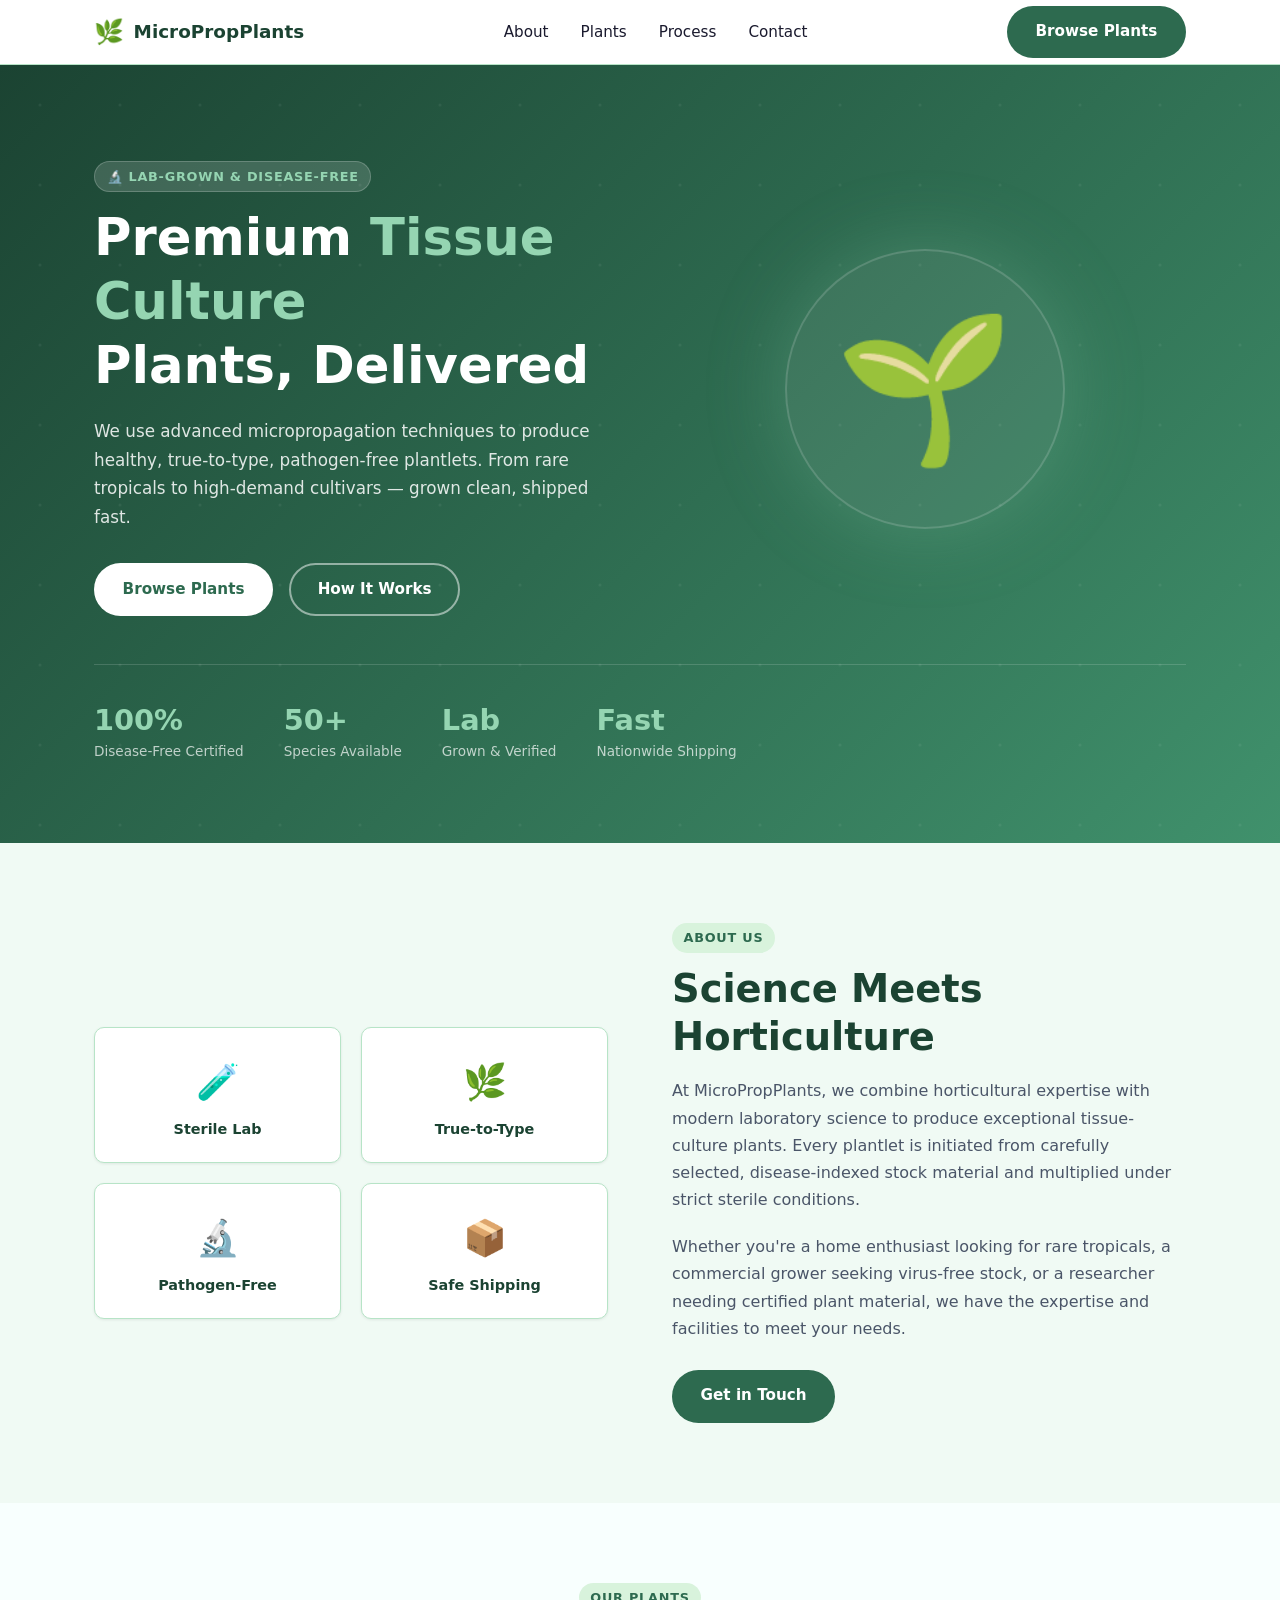
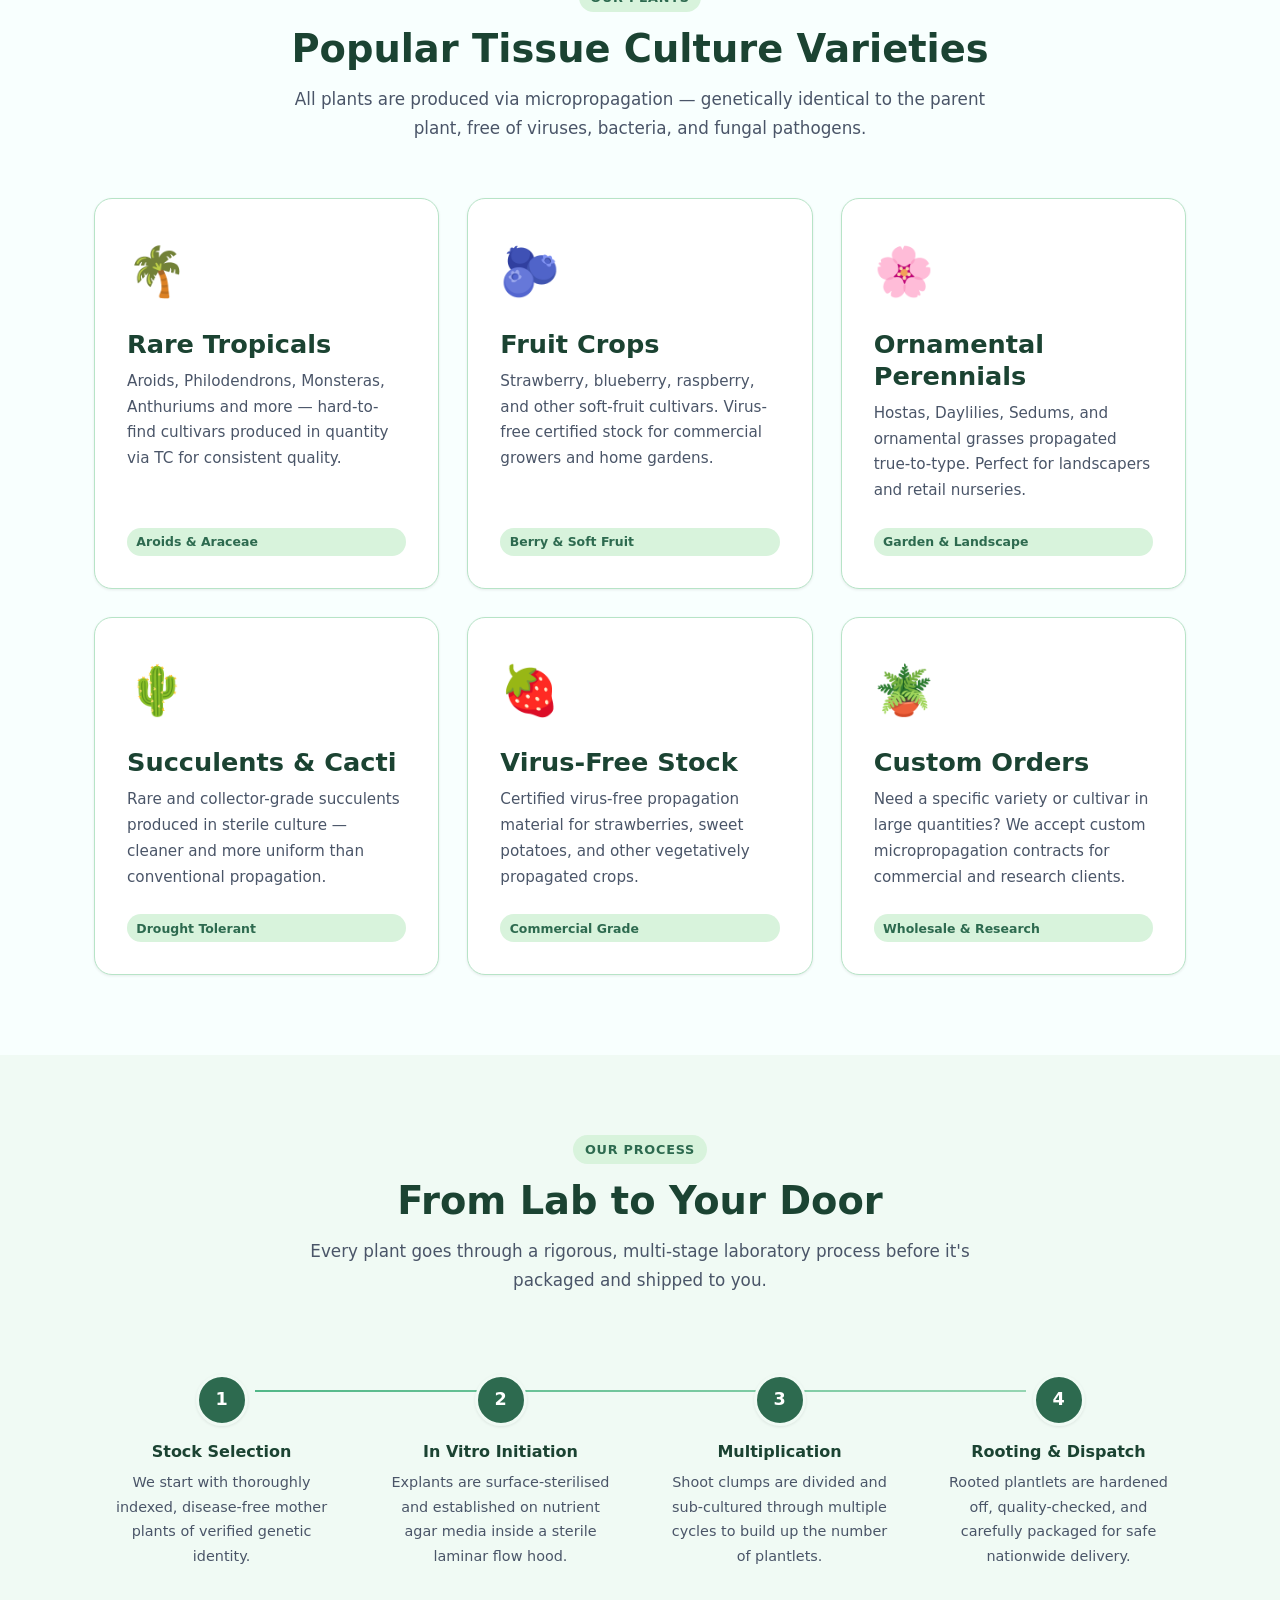
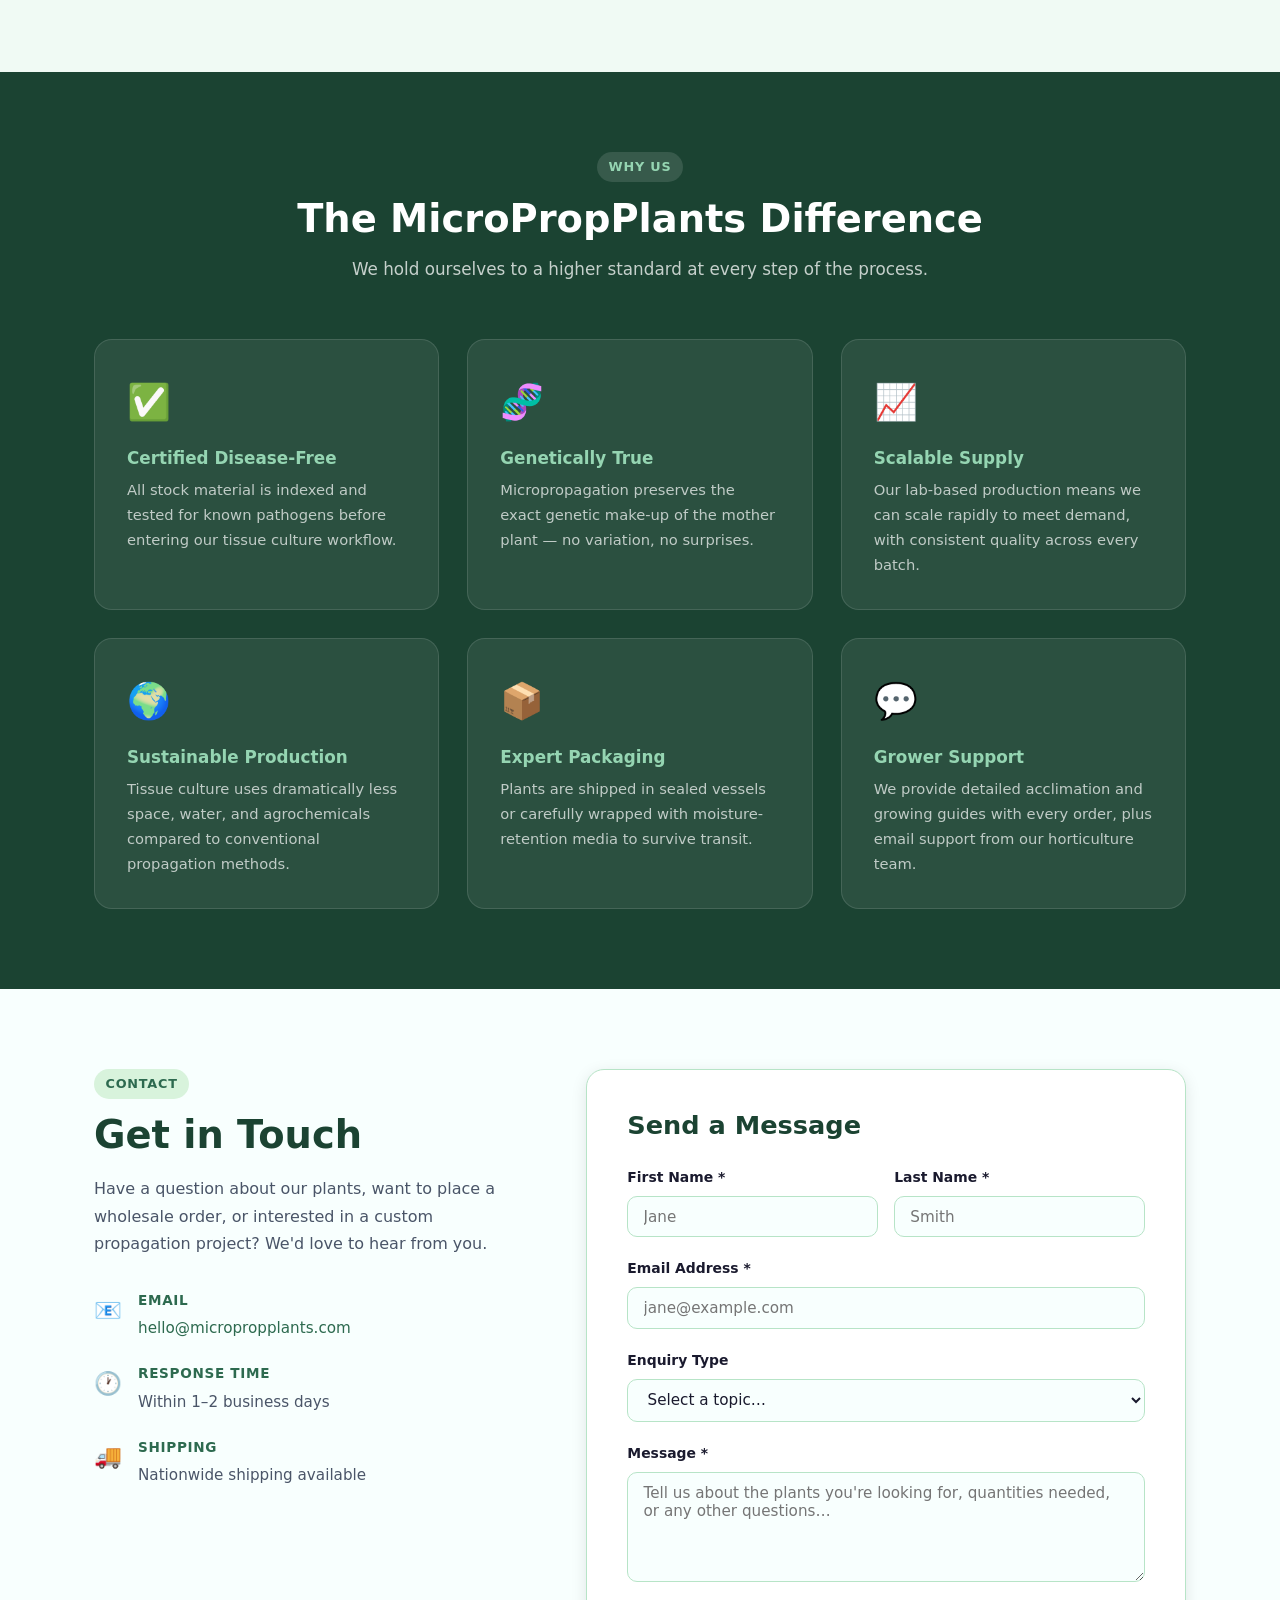
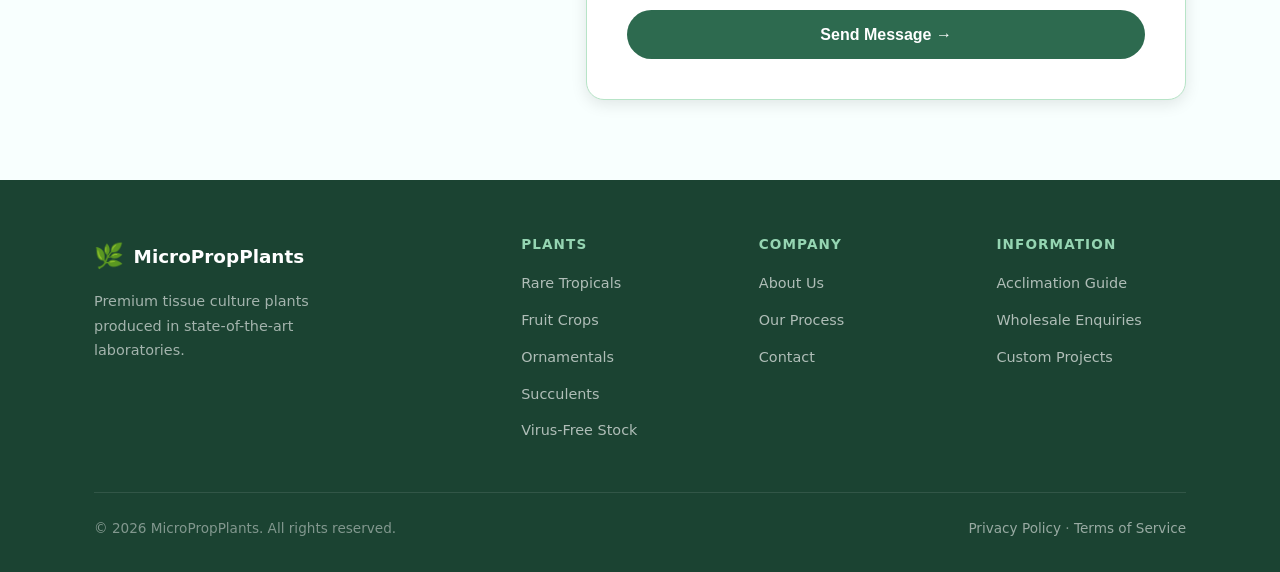
==== index.html @ 84cbca5c "Add website files for micropropplants.com" ====
<!DOCTYPE html>
<html lang="en">
<head>
  <meta charset="UTF-8" />
  <meta name="viewport" content="width=device-width, initial-scale=1.0" />
  <title>MicroPropPlants – Tissue Culture &amp; Micropropagation Plants</title>
  <meta name="description" content="Premium tissue culture and micropropagation plants. Disease-free, true-to-type plantlets grown with cutting-edge laboratory techniques. Order online with fast shipping." />
  <meta name="keywords" content="micropropagation, tissue culture plants, TC plants, disease-free plants, in vitro plants, meristem culture, plant nursery" />

  <!-- Open Graph -->
  <meta property="og:title" content="MicroPropPlants – Tissue Culture &amp; Micropropagation Plants" />
  <meta property="og:description" content="Premium tissue culture and micropropagation plants. Disease-free, true-to-type plantlets grown with cutting-edge laboratory techniques." />
  <meta property="og:type" content="website" />
  <meta property="og:url" content="https://micropropplants.com/" />

  <!-- Favicon placeholder -->
  <link rel="icon" href="data:image/svg+xml,<svg xmlns='http://www.w3.org/2000/svg' viewBox='0 0 100 100'><text y='.9em' font-size='90'>🌿</text></svg>" />

  <link rel="stylesheet" href="styles.css" />

  <!-- Fade-in animation style -->
  <style>
    .fade-in {
      opacity: 0;
      transform: translateY(20px);
      transition: opacity 0.5s ease, transform 0.5s ease;
    }
    .fade-in.visible {
      opacity: 1;
      transform: translateY(0);
    }
  </style>
</head>
<body>

  <!-- ===== NAVIGATION ===== -->
  <header>
    <nav class="nav" role="navigation" aria-label="Main navigation">
      <div class="container">
        <div class="nav-inner">
          <a href="#" class="nav-logo" aria-label="MicroPropPlants home">
            <span class="nav-logo-icon" aria-hidden="true">🌿</span>
            MicroPropPlants
          </a>

          <ul class="nav-links" role="list">
            <li><a href="#about">About</a></li>
            <li><a href="#products">Plants</a></li>
            <li><a href="#how-it-works">Process</a></li>
            <li><a href="#contact">Contact</a></li>
          </ul>

          <div class="nav-cta">
            <a href="#products" class="btn btn-primary">Browse Plants</a>
          </div>

          <button
            class="nav-hamburger"
            id="hamburger"
            aria-label="Toggle mobile menu"
            aria-expanded="false"
            aria-controls="mobile-nav"
          >
            <span></span>
            <span></span>
            <span></span>
          </button>
        </div>

        <nav id="mobile-nav" class="nav-mobile" aria-label="Mobile navigation">
          <a href="#about">About</a>
          <a href="#products">Plants</a>
          <a href="#how-it-works">Process</a>
          <a href="#contact">Contact</a>
          <a href="#contact" class="btn btn-primary" style="margin-top:0.75rem;display:inline-flex;">Browse Plants</a>
        </nav>
      </div>
    </nav>
  </header>

  <main>

    <!-- ===== HERO ===== -->
    <section class="hero" aria-labelledby="hero-heading">
      <div class="container">
        <div class="hero-content">
          <div class="hero-text">
            <span class="badge">🔬 Lab-Grown &amp; Disease-Free</span>
            <h1 id="hero-heading">
              Premium <span>Tissue Culture</span><br />Plants, Delivered
            </h1>
            <p>
              We use advanced micropropagation techniques to produce healthy,
              true-to-type, pathogen-free plantlets. From rare tropicals to
              high-demand cultivars — grown clean, shipped fast.
            </p>
            <div class="hero-actions">
              <a href="#products" class="btn btn-white">Browse Plants</a>
              <a href="#how-it-works" class="btn btn-outline" style="color:#fff;border-color:rgba(255,255,255,0.5);">How It Works</a>
            </div>
          </div>

          <div class="hero-visual" aria-hidden="true">
            <div class="hero-plant-graphic">🌱</div>
          </div>
        </div>

        <div class="hero-stats" role="list">
          <div role="listitem">
            <div class="hero-stat-value">100%</div>
            <div class="hero-stat-label">Disease-Free Certified</div>
          </div>
          <div role="listitem">
            <div class="hero-stat-value">50+</div>
            <div class="hero-stat-label">Species Available</div>
          </div>
          <div role="listitem">
            <div class="hero-stat-value">Lab</div>
            <div class="hero-stat-label">Grown &amp; Verified</div>
          </div>
          <div role="listitem">
            <div class="hero-stat-value">Fast</div>
            <div class="hero-stat-label">Nationwide Shipping</div>
          </div>
        </div>
      </div>
    </section>

    <!-- ===== ABOUT ===== -->
    <section class="section about" id="about" aria-labelledby="about-heading">
      <div class="container">
        <div class="about-grid">
          <div class="about-icon-grid" aria-hidden="true">
            <div class="about-icon-card">
              <div class="icon">🧪</div>
              <h4>Sterile Lab</h4>
            </div>
            <div class="about-icon-card">
              <div class="icon">🌿</div>
              <h4>True-to-Type</h4>
            </div>
            <div class="about-icon-card">
              <div class="icon">🔬</div>
              <h4>Pathogen-Free</h4>
            </div>
            <div class="about-icon-card">
              <div class="icon">📦</div>
              <h4>Safe Shipping</h4>
            </div>
          </div>

          <div class="about-text">
            <span class="badge">About Us</span>
            <h2 id="about-heading">Science Meets Horticulture</h2>
            <p>
              At MicroPropPlants, we combine horticultural expertise with modern
              laboratory science to produce exceptional tissue-culture plants.
              Every plantlet is initiated from carefully selected, disease-indexed
              stock material and multiplied under strict sterile conditions.
            </p>
            <p>
              Whether you're a home enthusiast looking for rare tropicals, a
              commercial grower seeking virus-free stock, or a researcher needing
              certified plant material, we have the expertise and facilities to meet
              your needs.
            </p>
            <a href="#contact" class="btn btn-primary">Get in Touch</a>
          </div>
        </div>
      </div>
    </section>

    <!-- ===== PRODUCTS ===== -->
    <section class="section products" id="products" aria-labelledby="products-heading">
      <div class="container">
        <div class="section-header">
          <span class="badge">Our Plants</span>
          <h2 id="products-heading">Popular Tissue Culture Varieties</h2>
          <p>All plants are produced via micropropagation — genetically identical to
            the parent plant, free of viruses, bacteria, and fungal pathogens.</p>
        </div>

        <div class="products-grid">

          <article class="product-card">
            <div class="product-card-icon" aria-hidden="true">🌴</div>
            <h3>Rare Tropicals</h3>
            <p>
              Aroids, Philodendrons, Monsteras, Anthuriums and more — hard-to-find
              cultivars produced in quantity via TC for consistent quality.
            </p>
            <span class="tag">Aroids &amp; Araceae</span>
          </article>

          <article class="product-card">
            <div class="product-card-icon" aria-hidden="true">🫐</div>
            <h3>Fruit Crops</h3>
            <p>
              Strawberry, blueberry, raspberry, and other soft-fruit cultivars.
              Virus-free certified stock for commercial growers and home gardens.
            </p>
            <span class="tag">Berry &amp; Soft Fruit</span>
          </article>

          <article class="product-card">
            <div class="product-card-icon" aria-hidden="true">🌸</div>
            <h3>Ornamental Perennials</h3>
            <p>
              Hostas, Daylilies, Sedums, and ornamental grasses propagated true-to-type.
              Perfect for landscapers and retail nurseries.
            </p>
            <span class="tag">Garden &amp; Landscape</span>
          </article>

          <article class="product-card">
            <div class="product-card-icon" aria-hidden="true">🌵</div>
            <h3>Succulents &amp; Cacti</h3>
            <p>
              Rare and collector-grade succulents produced in sterile culture —
              cleaner and more uniform than conventional propagation.
            </p>
            <span class="tag">Drought Tolerant</span>
          </article>

          <article class="product-card">
            <div class="product-card-icon" aria-hidden="true">🍓</div>
            <h3>Virus-Free Stock</h3>
            <p>
              Certified virus-free propagation material for strawberries, sweet potatoes,
              and other vegetatively propagated crops.
            </p>
            <span class="tag">Commercial Grade</span>
          </article>

          <article class="product-card">
            <div class="product-card-icon" aria-hidden="true">🪴</div>
            <h3>Custom Orders</h3>
            <p>
              Need a specific variety or cultivar in large quantities? We accept custom
              micropropagation contracts for commercial and research clients.
            </p>
            <span class="tag">Wholesale &amp; Research</span>
          </article>

        </div>
      </div>
    </section>

    <!-- ===== HOW IT WORKS ===== -->
    <section class="section how-it-works" id="how-it-works" aria-labelledby="hiw-heading">
      <div class="container">
        <div class="section-header">
          <span class="badge">Our Process</span>
          <h2 id="hiw-heading">From Lab to Your Door</h2>
          <p>Every plant goes through a rigorous, multi-stage laboratory process before
            it's packaged and shipped to you.</p>
        </div>

        <div class="steps-grid" role="list">

          <div class="step-card" role="listitem">
            <div class="step-number" aria-label="Step 1">1</div>
            <h3>Stock Selection</h3>
            <p>We start with thoroughly indexed, disease-free mother plants of verified
              genetic identity.</p>
          </div>

          <div class="step-card" role="listitem">
            <div class="step-number" aria-label="Step 2">2</div>
            <h3>In Vitro Initiation</h3>
            <p>Explants are surface-sterilised and established on nutrient agar media
              inside a sterile laminar flow hood.</p>
          </div>

          <div class="step-card" role="listitem">
            <div class="step-number" aria-label="Step 3">3</div>
            <h3>Multiplication</h3>
            <p>Shoot clumps are divided and sub-cultured through multiple cycles to
              build up the number of plantlets.</p>
          </div>

          <div class="step-card" role="listitem">
            <div class="step-number" aria-label="Step 4">4</div>
            <h3>Rooting &amp; Dispatch</h3>
            <p>Rooted plantlets are hardened off, quality-checked, and carefully
              packaged for safe nationwide delivery.</p>
          </div>

        </div>
      </div>
    </section>

    <!-- ===== WHY CHOOSE US ===== -->
    <section class="section why-us" aria-labelledby="why-heading">
      <div class="container">
        <div class="section-header">
          <span class="badge" style="background:rgba(255,255,255,0.12);color:var(--color-accent);">Why Us</span>
          <h2 id="why-heading">The MicroPropPlants Difference</h2>
          <p>We hold ourselves to a higher standard at every step of the process.</p>
        </div>

        <div class="features-grid" role="list">

          <div class="feature-card" role="listitem">
            <div class="feature-icon" aria-hidden="true">✅</div>
            <h3>Certified Disease-Free</h3>
            <p>All stock material is indexed and tested for known pathogens before
              entering our tissue culture workflow.</p>
          </div>

          <div class="feature-card" role="listitem">
            <div class="feature-icon" aria-hidden="true">🧬</div>
            <h3>Genetically True</h3>
            <p>Micropropagation preserves the exact genetic make-up of the mother
              plant — no variation, no surprises.</p>
          </div>

          <div class="feature-card" role="listitem">
            <div class="feature-icon" aria-hidden="true">📈</div>
            <h3>Scalable Supply</h3>
            <p>Our lab-based production means we can scale rapidly to meet demand,
              with consistent quality across every batch.</p>
          </div>

          <div class="feature-card" role="listitem">
            <div class="feature-icon" aria-hidden="true">🌍</div>
            <h3>Sustainable Production</h3>
            <p>Tissue culture uses dramatically less space, water, and agrochemicals
              compared to conventional propagation methods.</p>
          </div>

          <div class="feature-card" role="listitem">
            <div class="feature-icon" aria-hidden="true">📦</div>
            <h3>Expert Packaging</h3>
            <p>Plants are shipped in sealed vessels or carefully wrapped with moisture-
              retention media to survive transit.</p>
          </div>

          <div class="feature-card" role="listitem">
            <div class="feature-icon" aria-hidden="true">💬</div>
            <h3>Grower Support</h3>
            <p>We provide detailed acclimation and growing guides with every order,
              plus email support from our horticulture team.</p>
          </div>

        </div>
      </div>
    </section>

    <!-- ===== CONTACT ===== -->
    <section class="section contact" id="contact" aria-labelledby="contact-heading">
      <div class="container">
        <div class="contact-grid">

          <div class="contact-info">
            <span class="badge">Contact</span>
            <h2 id="contact-heading">Get in Touch</h2>
            <p>
              Have a question about our plants, want to place a wholesale order, or
              interested in a custom propagation project? We'd love to hear from you.
            </p>

            <div class="contact-details">
              <div class="contact-detail">
                <span class="contact-detail-icon" aria-hidden="true">📧</span>
                <div class="contact-detail-text">
                  <strong>Email</strong>
                  <span><a href="mailto:hello@micropropplants.com">hello@micropropplants.com</a></span>
                </div>
              </div>

              <div class="contact-detail">
                <span class="contact-detail-icon" aria-hidden="true">🕐</span>
                <div class="contact-detail-text">
                  <strong>Response Time</strong>
                  <span>Within 1–2 business days</span>
                </div>
              </div>

              <div class="contact-detail">
                <span class="contact-detail-icon" aria-hidden="true">🚚</span>
                <div class="contact-detail-text">
                  <strong>Shipping</strong>
                  <span>Nationwide shipping available</span>
                </div>
              </div>
            </div>
          </div>

          <div class="contact-form" role="form" aria-labelledby="form-heading">
            <h3 id="form-heading" style="color:var(--color-primary-dark);margin-bottom:1.5rem;">Send a Message</h3>
            <form id="contact-form" novalidate>
              <div class="form-row">
                <div class="form-group">
                  <label for="first-name">First Name <span aria-hidden="true">*</span></label>
                  <input
                    type="text"
                    id="first-name"
                    name="first_name"
                    required
                    autocomplete="given-name"
                    placeholder="Jane"
                  />
                </div>
                <div class="form-group">
                  <label for="last-name">Last Name <span aria-hidden="true">*</span></label>
                  <input
                    type="text"
                    id="last-name"
                    name="last_name"
                    required
                    autocomplete="family-name"
                    placeholder="Smith"
                  />
                </div>
              </div>

              <div class="form-group">
                <label for="email">Email Address <span aria-hidden="true">*</span></label>
                <input
                  type="email"
                  id="email"
                  name="email"
                  required
                  autocomplete="email"
                  placeholder="jane@example.com"
                />
              </div>

              <div class="form-group">
                <label for="enquiry-type">Enquiry Type</label>
                <select id="enquiry-type" name="enquiry_type">
                  <option value="">Select a topic…</option>
                  <option value="order">Place an Order</option>
                  <option value="wholesale">Wholesale / Bulk Pricing</option>
                  <option value="custom">Custom Propagation Project</option>
                  <option value="research">Research Collaboration</option>
                  <option value="other">General Question</option>
                </select>
              </div>

              <div class="form-group">
                <label for="message">Message <span aria-hidden="true">*</span></label>
                <textarea
                  id="message"
                  name="message"
                  required
                  placeholder="Tell us about the plants you're looking for, quantities needed, or any other questions…"
                ></textarea>
              </div>

              <button type="submit" class="btn btn-primary form-submit">
                Send Message →
              </button>
            </form>
          </div>

        </div>
      </div>
    </section>

  </main>

  <!-- ===== FOOTER ===== -->
  <footer class="footer" role="contentinfo">
    <div class="container">
      <div class="footer-grid">

        <div class="footer-brand">
          <a href="#" class="nav-logo" aria-label="MicroPropPlants home">
            <span class="nav-logo-icon" aria-hidden="true">🌿</span>
            MicroPropPlants
          </a>
          <p>Premium tissue culture plants produced in state-of-the-art laboratories.</p>
        </div>

        <div class="footer-col">
          <h4>Plants</h4>
          <ul role="list">
            <li><a href="#products">Rare Tropicals</a></li>
            <li><a href="#products">Fruit Crops</a></li>
            <li><a href="#products">Ornamentals</a></li>
            <li><a href="#products">Succulents</a></li>
            <li><a href="#products">Virus-Free Stock</a></li>
          </ul>
        </div>

        <div class="footer-col">
          <h4>Company</h4>
          <ul role="list">
            <li><a href="#about">About Us</a></li>
            <li><a href="#how-it-works">Our Process</a></li>
            <li><a href="#contact">Contact</a></li>
          </ul>
        </div>

        <div class="footer-col">
          <h4>Information</h4>
          <ul role="list">
            <li><a href="#how-it-works">Acclimation Guide</a></li>
            <li><a href="#contact">Wholesale Enquiries</a></li>
            <li><a href="#contact">Custom Projects</a></li>
          </ul>
        </div>

      </div>

      <div class="footer-bottom">
        <span>&copy; <span id="footer-year">2024</span> MicroPropPlants. All rights reserved.</span>
        <span>
          <a href="#contact">Privacy Policy</a> &middot;
          <a href="#contact">Terms of Service</a>
        </span>
      </div>
    </div>
  </footer>

  <script src="script.js"></script>
  <script>
    // Update footer year dynamically
    var el = document.getElementById('footer-year');
    if (el) { el.textContent = new Date().getFullYear(); }
  </script>

</body>
</html>
---- styles.css ----
/* ============================================
   MicroPropPlants.com - Main Stylesheet
   ============================================ */

/* --- Reset & Base --- */
*, *::before, *::after {
  box-sizing: border-box;
  margin: 0;
  padding: 0;
}

:root {
  --color-primary: #2d6a4f;
  --color-primary-dark: #1b4332;
  --color-primary-light: #52b788;
  --color-accent: #95d5b2;
  --color-accent-light: #d8f3dc;
  --color-text: #1a1a2e;
  --color-text-light: #4a5568;
  --color-white: #ffffff;
  --color-bg: #f8fffe;
  --color-bg-alt: #f0faf4;
  --color-border: #b7e4c7;
  --font-sans: 'Segoe UI', system-ui, -apple-system, sans-serif;
  --font-serif: Georgia, 'Times New Roman', serif;
  --shadow-sm: 0 1px 3px rgba(0, 0, 0, 0.08);
  --shadow-md: 0 4px 16px rgba(0, 0, 0, 0.10);
  --shadow-lg: 0 8px 32px rgba(0, 0, 0, 0.13);
  --radius: 10px;
  --radius-lg: 18px;
  --transition: 0.25s ease;
}

html {
  scroll-behavior: smooth;
}

body {
  font-family: var(--font-sans);
  background: var(--color-bg);
  color: var(--color-text);
  line-height: 1.7;
  font-size: 16px;
}

img {
  max-width: 100%;
  height: auto;
  display: block;
}

a {
  color: var(--color-primary);
  text-decoration: none;
  transition: color var(--transition);
}

a:hover {
  color: var(--color-primary-light);
}

ul {
  list-style: none;
}

/* --- Typography --- */
h1, h2, h3, h4 {
  line-height: 1.25;
  font-weight: 700;
}

h1 { font-size: clamp(2rem, 5vw, 3.2rem); }
h2 { font-size: clamp(1.6rem, 4vw, 2.4rem); }
h3 { font-size: clamp(1.2rem, 2.5vw, 1.6rem); }
h4 { font-size: 1.1rem; }

p {
  color: var(--color-text-light);
  max-width: 65ch;
}

/* --- Layout Utilities --- */
.container {
  max-width: 1140px;
  margin: 0 auto;
  padding: 0 1.5rem;
}

.section {
  padding: 5rem 0;
}

.section-header {
  text-align: center;
  margin-bottom: 3.5rem;
}

.section-header h2 {
  color: var(--color-primary-dark);
  margin-bottom: 0.75rem;
}

.section-header p {
  margin: 0 auto;
  font-size: 1.05rem;
}

.badge {
  display: inline-block;
  background: var(--color-accent-light);
  color: var(--color-primary);
  font-size: 0.8rem;
  font-weight: 600;
  letter-spacing: 0.06em;
  text-transform: uppercase;
  padding: 0.3em 0.9em;
  border-radius: 100px;
  margin-bottom: 0.8rem;
}

/* --- Buttons --- */
.btn {
  display: inline-flex;
  align-items: center;
  gap: 0.4em;
  padding: 0.75em 1.75em;
  border-radius: 100px;
  font-weight: 600;
  font-size: 0.95rem;
  cursor: pointer;
  border: 2px solid transparent;
  transition: background var(--transition), color var(--transition), box-shadow var(--transition), border-color var(--transition);
  text-decoration: none;
}

.btn-primary {
  background: var(--color-primary);
  color: var(--color-white);
}

.btn-primary:hover {
  background: var(--color-primary-dark);
  color: var(--color-white);
  box-shadow: var(--shadow-md);
}

.btn-outline {
  background: transparent;
  color: var(--color-primary);
  border-color: var(--color-primary);
}

.btn-outline:hover {
  background: var(--color-primary);
  color: var(--color-white);
}

.btn-white {
  background: var(--color-white);
  color: var(--color-primary);
}

.btn-white:hover {
  background: var(--color-accent-light);
  color: var(--color-primary-dark);
}

/* ============================================
   NAV
   ============================================ */
.nav {
  position: sticky;
  top: 0;
  z-index: 100;
  background: rgba(255, 255, 255, 0.97);
  border-bottom: 1px solid var(--color-border);
  backdrop-filter: blur(8px);
  -webkit-backdrop-filter: blur(8px);
}

.nav-inner {
  display: flex;
  align-items: center;
  justify-content: space-between;
  height: 64px;
}

.nav-logo {
  display: flex;
  align-items: center;
  gap: 0.6rem;
  font-weight: 700;
  font-size: 1.15rem;
  color: var(--color-primary-dark);
  text-decoration: none;
}

.nav-logo-icon {
  font-size: 1.5rem;
}

.nav-links {
  display: flex;
  align-items: center;
  gap: 2rem;
}

.nav-links a {
  font-weight: 500;
  color: var(--color-text);
  font-size: 0.95rem;
}

.nav-links a:hover {
  color: var(--color-primary);
}

.nav-cta {
  display: flex;
  align-items: center;
  gap: 1rem;
}

.nav-hamburger {
  display: none;
  flex-direction: column;
  gap: 5px;
  background: none;
  border: none;
  cursor: pointer;
  padding: 4px;
}

.nav-hamburger span {
  display: block;
  width: 24px;
  height: 2px;
  background: var(--color-text);
  border-radius: 2px;
  transition: transform var(--transition), opacity var(--transition);
}

.nav-mobile {
  display: none;
  padding: 1rem 0 1.5rem;
  border-top: 1px solid var(--color-border);
}

.nav-mobile.open {
  display: block;
}

.nav-mobile a {
  display: block;
  padding: 0.6rem 0;
  font-size: 1rem;
  font-weight: 500;
  color: var(--color-text);
  border-bottom: 1px solid var(--color-accent-light);
}

.nav-mobile a:last-child {
  border-bottom: none;
}

/* ============================================
   HERO
   ============================================ */
.hero {
  background: linear-gradient(135deg, #1b4332 0%, #2d6a4f 50%, #40916c 100%);
  color: var(--color-white);
  padding: 6rem 0 5rem;
  position: relative;
  overflow: hidden;
}

.hero::before {
  content: '';
  position: absolute;
  inset: 0;
  background: url("data:image/svg+xml,%3Csvg xmlns='http://www.w3.org/2000/svg' width='80' height='80' viewBox='0 0 80 80'%3E%3Ccircle cx='40' cy='40' r='1.5' fill='rgba(255,255,255,0.06)'/%3E%3C/svg%3E") repeat;
  pointer-events: none;
}

.hero-content {
  position: relative;
  display: grid;
  grid-template-columns: 1fr 1fr;
  gap: 3rem;
  align-items: center;
}

.hero-text .badge {
  background: rgba(255, 255, 255, 0.15);
  color: var(--color-accent);
  border: 1px solid rgba(255,255,255,0.2);
}

.hero-text h1 {
  color: var(--color-white);
  margin-bottom: 1.25rem;
}

.hero-text h1 span {
  color: var(--color-accent);
}

.hero-text p {
  color: rgba(255, 255, 255, 0.85);
  max-width: 50ch;
  font-size: 1.05rem;
  margin-bottom: 2rem;
}

.hero-actions {
  display: flex;
  flex-wrap: wrap;
  gap: 1rem;
}

.hero-visual {
  display: flex;
  justify-content: center;
  align-items: center;
}

.hero-plant-graphic {
  width: 280px;
  height: 280px;
  background: rgba(255, 255, 255, 0.08);
  border-radius: 50%;
  display: flex;
  align-items: center;
  justify-content: center;
  font-size: 9rem;
  border: 2px solid rgba(255, 255, 255, 0.15);
  box-shadow: 0 0 80px rgba(149, 213, 178, 0.25);
}

.hero-stats {
  display: flex;
  gap: 2.5rem;
  margin-top: 3rem;
  padding-top: 2.5rem;
  border-top: 1px solid rgba(255, 255, 255, 0.15);
}

.hero-stat-value {
  font-size: 1.8rem;
  font-weight: 700;
  color: var(--color-accent);
  line-height: 1.1;
}

.hero-stat-label {
  font-size: 0.85rem;
  color: rgba(255,255,255,0.7);
  margin-top: 0.2rem;
}

/* ============================================
   ABOUT
   ============================================ */
.about {
  background: var(--color-bg-alt);
}

.about-grid {
  display: grid;
  grid-template-columns: 1fr 1fr;
  gap: 4rem;
  align-items: center;
}

.about-icon-grid {
  display: grid;
  grid-template-columns: 1fr 1fr;
  gap: 1.25rem;
}

.about-icon-card {
  background: var(--color-white);
  border: 1px solid var(--color-border);
  border-radius: var(--radius);
  padding: 1.5rem;
  text-align: center;
  box-shadow: var(--shadow-sm);
  transition: box-shadow var(--transition), transform var(--transition);
}

.about-icon-card:hover {
  box-shadow: var(--shadow-md);
  transform: translateY(-3px);
}

.about-icon-card .icon {
  font-size: 2.2rem;
  margin-bottom: 0.5rem;
}

.about-icon-card h4 {
  font-size: 0.9rem;
  color: var(--color-primary-dark);
}

.about-text h2 {
  color: var(--color-primary-dark);
  margin-bottom: 1rem;
}

.about-text p {
  margin-bottom: 1.25rem;
}

.about-text .btn {
  margin-top: 0.5rem;
}

/* ============================================
   PRODUCTS
   ============================================ */
.products {
  background: var(--color-bg);
}

.products-grid {
  display: grid;
  grid-template-columns: repeat(3, 1fr);
  gap: 1.75rem;
}

.product-card {
  background: var(--color-white);
  border: 1px solid var(--color-border);
  border-radius: var(--radius-lg);
  padding: 2rem;
  box-shadow: var(--shadow-sm);
  transition: box-shadow var(--transition), transform var(--transition);
  display: flex;
  flex-direction: column;
}

.product-card:hover {
  box-shadow: var(--shadow-lg);
  transform: translateY(-4px);
}

.product-card-icon {
  font-size: 3rem;
  margin-bottom: 1rem;
}

.product-card h3 {
  color: var(--color-primary-dark);
  margin-bottom: 0.5rem;
}

.product-card p {
  font-size: 0.95rem;
  flex: 1;
  margin-bottom: 1.5rem;
}

.product-card .tag {
  display: inline-block;
  background: var(--color-accent-light);
  color: var(--color-primary);
  font-size: 0.78rem;
  font-weight: 600;
  padding: 0.25em 0.75em;
  border-radius: 100px;
  margin-top: auto;
}

/* ============================================
   HOW IT WORKS
   ============================================ */
.how-it-works {
  background: var(--color-bg-alt);
}

.steps-grid {
  display: grid;
  grid-template-columns: repeat(4, 1fr);
  gap: 1.5rem;
  position: relative;
}

.steps-grid::before {
  content: '';
  position: absolute;
  top: 2.5rem;
  left: calc(12.5% + 1.5rem);
  right: calc(12.5% + 1.5rem);
  height: 2px;
  background: linear-gradient(to right, var(--color-primary-light), var(--color-accent));
  z-index: 0;
}

.step-card {
  position: relative;
  z-index: 1;
  text-align: center;
  padding: 1.5rem 1rem;
}

.step-number {
  width: 52px;
  height: 52px;
  background: var(--color-primary);
  color: var(--color-white);
  border-radius: 50%;
  display: flex;
  align-items: center;
  justify-content: center;
  font-weight: 700;
  font-size: 1.1rem;
  margin: 0 auto 1rem;
  border: 3px solid var(--color-bg-alt);
  box-shadow: var(--shadow-sm);
}

.step-card h3 {
  font-size: 1rem;
  color: var(--color-primary-dark);
  margin-bottom: 0.5rem;
}

.step-card p {
  font-size: 0.9rem;
  margin: 0 auto;
}

/* ============================================
   WHY CHOOSE US
   ============================================ */
.why-us {
  background: var(--color-primary-dark);
  color: var(--color-white);
}

.why-us .section-header h2 {
  color: var(--color-white);
}

.why-us .section-header p {
  color: rgba(255,255,255,0.75);
}

.features-grid {
  display: grid;
  grid-template-columns: repeat(3, 1fr);
  gap: 1.75rem;
}

.feature-card {
  background: rgba(255, 255, 255, 0.07);
  border: 1px solid rgba(255, 255, 255, 0.12);
  border-radius: var(--radius-lg);
  padding: 2rem;
  transition: background var(--transition);
}

.feature-card:hover {
  background: rgba(255, 255, 255, 0.12);
}

.feature-icon {
  font-size: 2.2rem;
  margin-bottom: 1rem;
}

.feature-card h3 {
  font-size: 1.05rem;
  color: var(--color-accent);
  margin-bottom: 0.5rem;
}

.feature-card p {
  font-size: 0.92rem;
  color: rgba(255,255,255,0.7);
  max-width: 100%;
}

/* ============================================
   CONTACT
   ============================================ */
.contact {
  background: var(--color-bg);
}

.contact-grid {
  display: grid;
  grid-template-columns: 1fr 1.4fr;
  gap: 4rem;
  align-items: start;
}

.contact-info h2 {
  color: var(--color-primary-dark);
  margin-bottom: 1rem;
}

.contact-info > p {
  margin-bottom: 2rem;
}

.contact-details {
  display: flex;
  flex-direction: column;
  gap: 1.25rem;
}

.contact-detail {
  display: flex;
  gap: 1rem;
  align-items: flex-start;
}

.contact-detail-icon {
  font-size: 1.4rem;
  flex-shrink: 0;
  margin-top: 0.1rem;
}

.contact-detail-text strong {
  display: block;
  font-size: 0.85rem;
  text-transform: uppercase;
  letter-spacing: 0.05em;
  color: var(--color-primary);
  margin-bottom: 0.15rem;
}

.contact-detail-text span {
  font-size: 0.95rem;
  color: var(--color-text-light);
}

.contact-form {
  background: var(--color-white);
  border: 1px solid var(--color-border);
  border-radius: var(--radius-lg);
  padding: 2.5rem;
  box-shadow: var(--shadow-md);
}

.form-group {
  margin-bottom: 1.25rem;
}

.form-group label {
  display: block;
  font-size: 0.87rem;
  font-weight: 600;
  color: var(--color-text);
  margin-bottom: 0.4rem;
}

.form-group input,
.form-group select,
.form-group textarea {
  width: 100%;
  padding: 0.7em 1em;
  border: 1.5px solid var(--color-border);
  border-radius: var(--radius);
  font-family: var(--font-sans);
  font-size: 0.95rem;
  color: var(--color-text);
  background: var(--color-bg);
  transition: border-color var(--transition), box-shadow var(--transition);
}

.form-group input:focus,
.form-group select:focus,
.form-group textarea:focus {
  outline: none;
  border-color: var(--color-primary-light);
  box-shadow: 0 0 0 3px rgba(82, 183, 136, 0.18);
}

.form-group textarea {
  resize: vertical;
  min-height: 110px;
}

.form-row {
  display: grid;
  grid-template-columns: 1fr 1fr;
  gap: 1rem;
}

.form-submit {
  width: 100%;
  justify-content: center;
  font-size: 1rem;
  padding: 0.85em 2em;
}

/* ============================================
   FOOTER
   ============================================ */
.footer {
  background: var(--color-primary-dark);
  color: rgba(255, 255, 255, 0.75);
  padding: 3.5rem 0 2rem;
}

.footer-grid {
  display: grid;
  grid-template-columns: 2fr 1fr 1fr 1fr;
  gap: 3rem;
  margin-bottom: 3rem;
}

.footer-brand .nav-logo {
  color: var(--color-white);
  margin-bottom: 0.75rem;
}

.footer-brand p {
  font-size: 0.9rem;
  color: rgba(255,255,255,0.6);
  max-width: 30ch;
}

.footer-col h4 {
  font-size: 0.85rem;
  text-transform: uppercase;
  letter-spacing: 0.08em;
  color: var(--color-accent);
  margin-bottom: 1rem;
}

.footer-col ul {
  display: flex;
  flex-direction: column;
  gap: 0.6rem;
}

.footer-col ul a {
  font-size: 0.9rem;
  color: rgba(255,255,255,0.65);
  transition: color var(--transition);
}

.footer-col ul a:hover {
  color: var(--color-white);
}

.footer-bottom {
  border-top: 1px solid rgba(255,255,255,0.1);
  padding-top: 1.5rem;
  display: flex;
  justify-content: space-between;
  align-items: center;
  gap: 1rem;
  flex-wrap: wrap;
  font-size: 0.85rem;
  color: rgba(255,255,255,0.45);
}

.footer-bottom a {
  color: rgba(255,255,255,0.55);
}

.footer-bottom a:hover {
  color: var(--color-white);
}

/* ============================================
   RESPONSIVE
   ============================================ */
@media (max-width: 900px) {
  .hero-content {
    grid-template-columns: 1fr;
    text-align: center;
  }

  .hero-text p {
    margin-left: auto;
    margin-right: auto;
  }

  .hero-actions {
    justify-content: center;
  }

  .hero-stats {
    justify-content: center;
  }

  .hero-visual {
    display: none;
  }

  .about-grid {
    grid-template-columns: 1fr;
  }

  .products-grid {
    grid-template-columns: 1fr 1fr;
  }

  .steps-grid {
    grid-template-columns: 1fr 1fr;
  }

  .steps-grid::before {
    display: none;
  }

  .features-grid {
    grid-template-columns: 1fr 1fr;
  }

  .contact-grid {
    grid-template-columns: 1fr;
  }

  .footer-grid {
    grid-template-columns: 1fr 1fr;
  }
}

@media (max-width: 600px) {
  .section {
    padding: 3.5rem 0;
  }

  .nav-links,
  .nav-cta {
    display: none;
  }

  .nav-hamburger {
    display: flex;
  }

  .products-grid {
    grid-template-columns: 1fr;
  }

  .steps-grid {
    grid-template-columns: 1fr;
  }

  .features-grid {
    grid-template-columns: 1fr;
  }

  .footer-grid {
    grid-template-columns: 1fr;
    gap: 2rem;
  }

  .footer-bottom {
    flex-direction: column;
    text-align: center;
  }

  .form-row {
    grid-template-columns: 1fr;
  }

  .hero-stats {
    flex-wrap: wrap;
    gap: 1.5rem;
  }
}
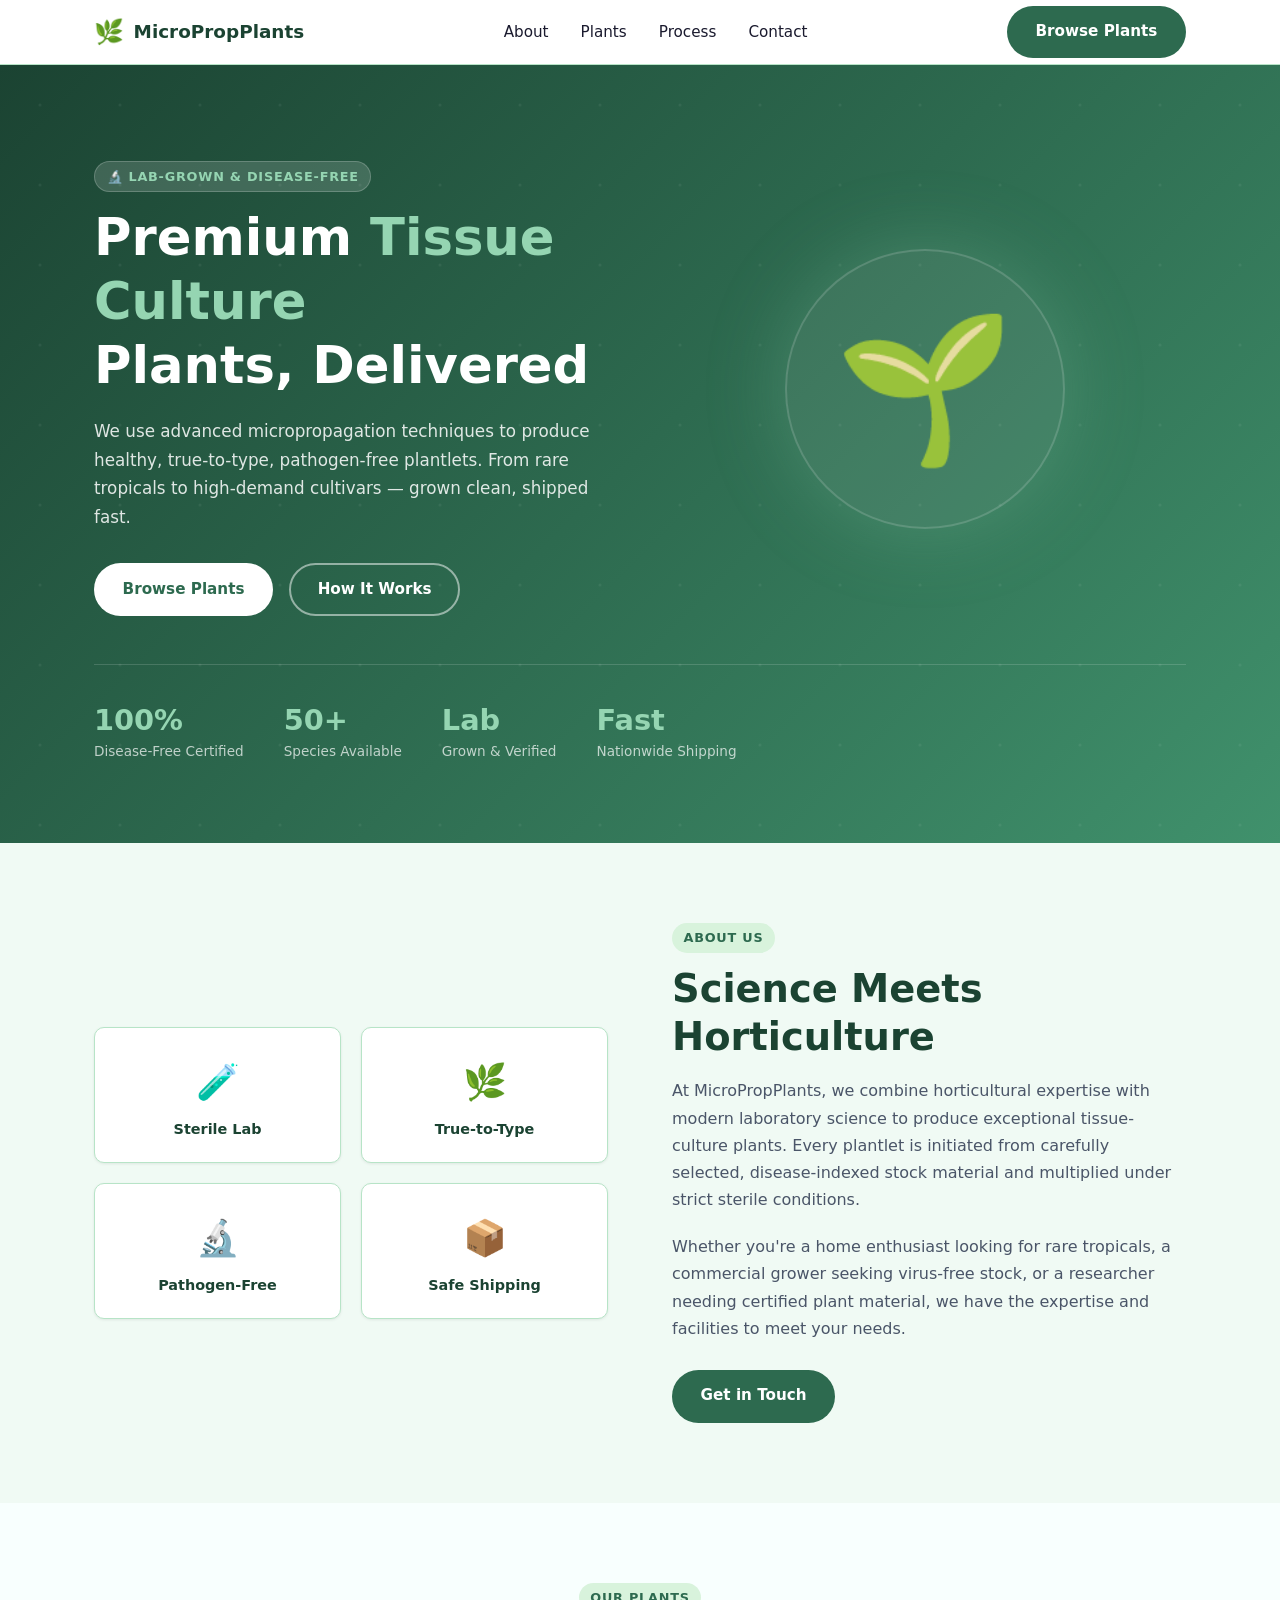
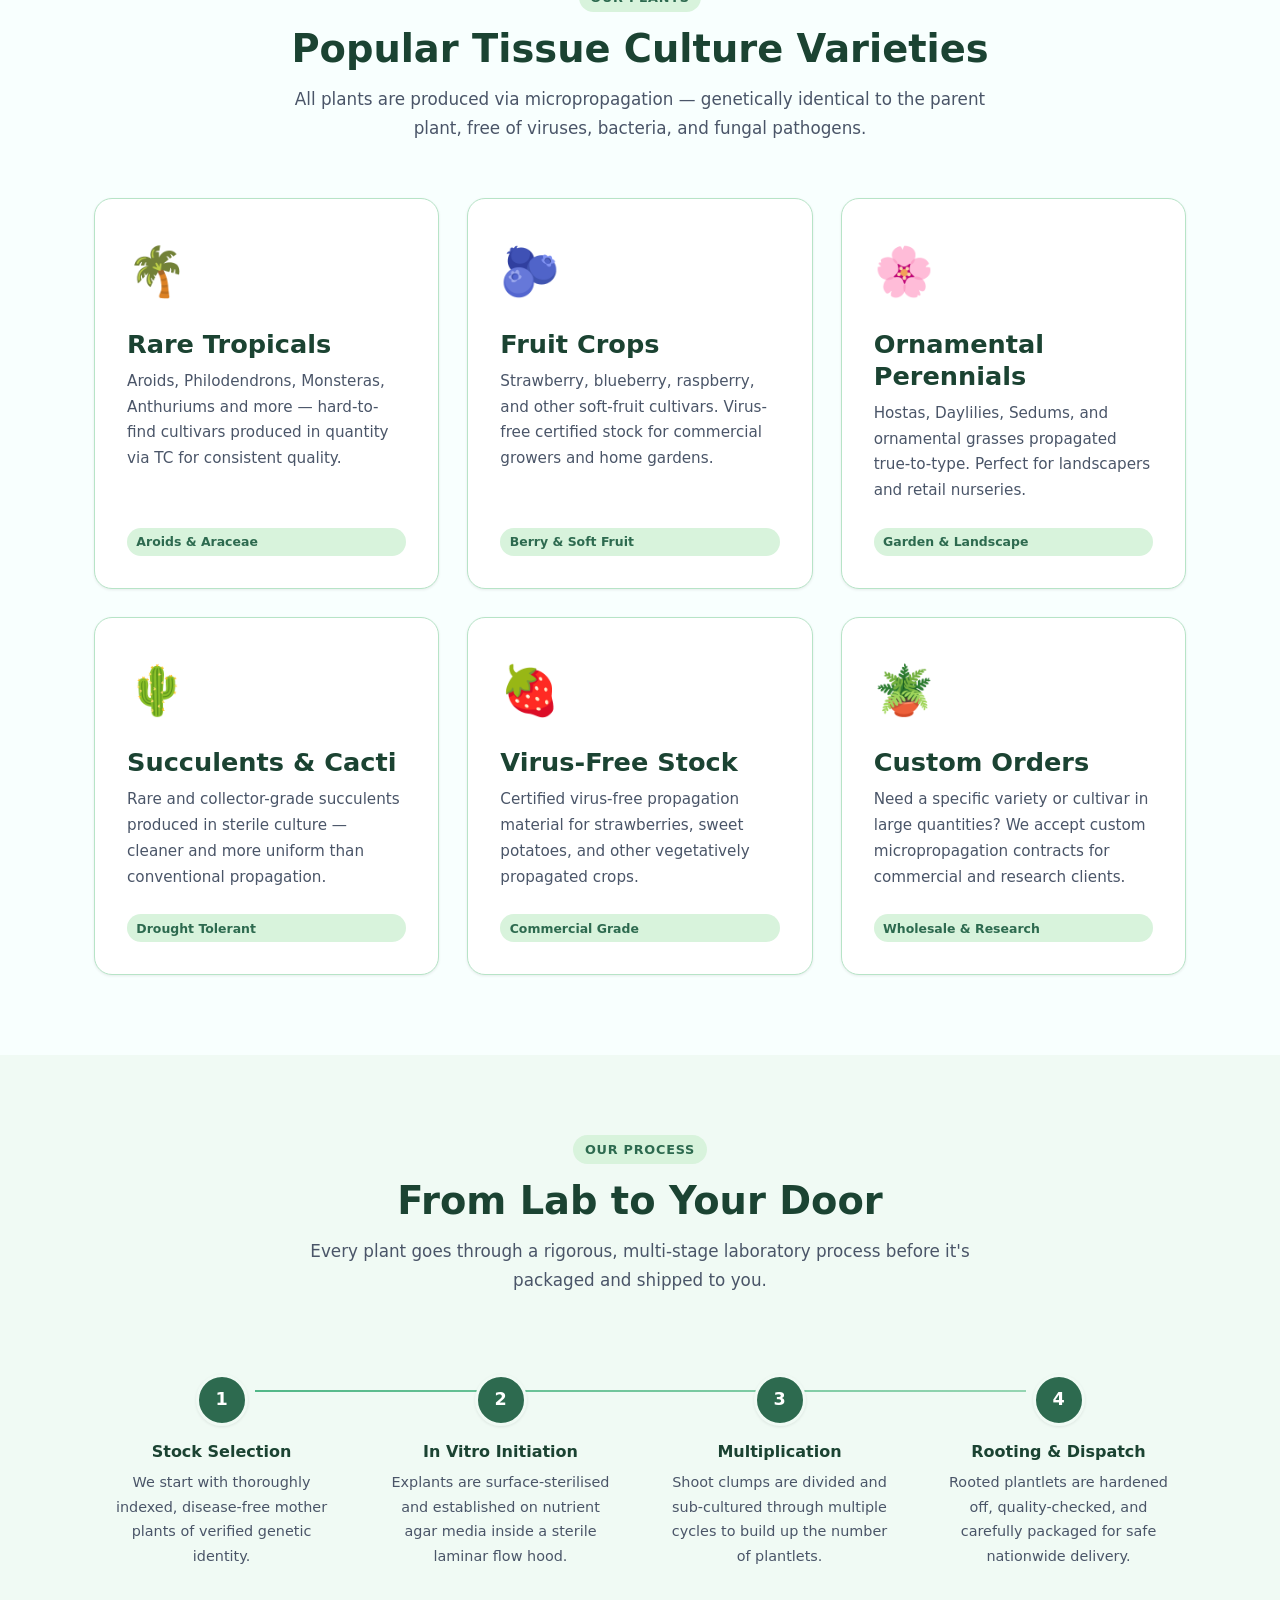
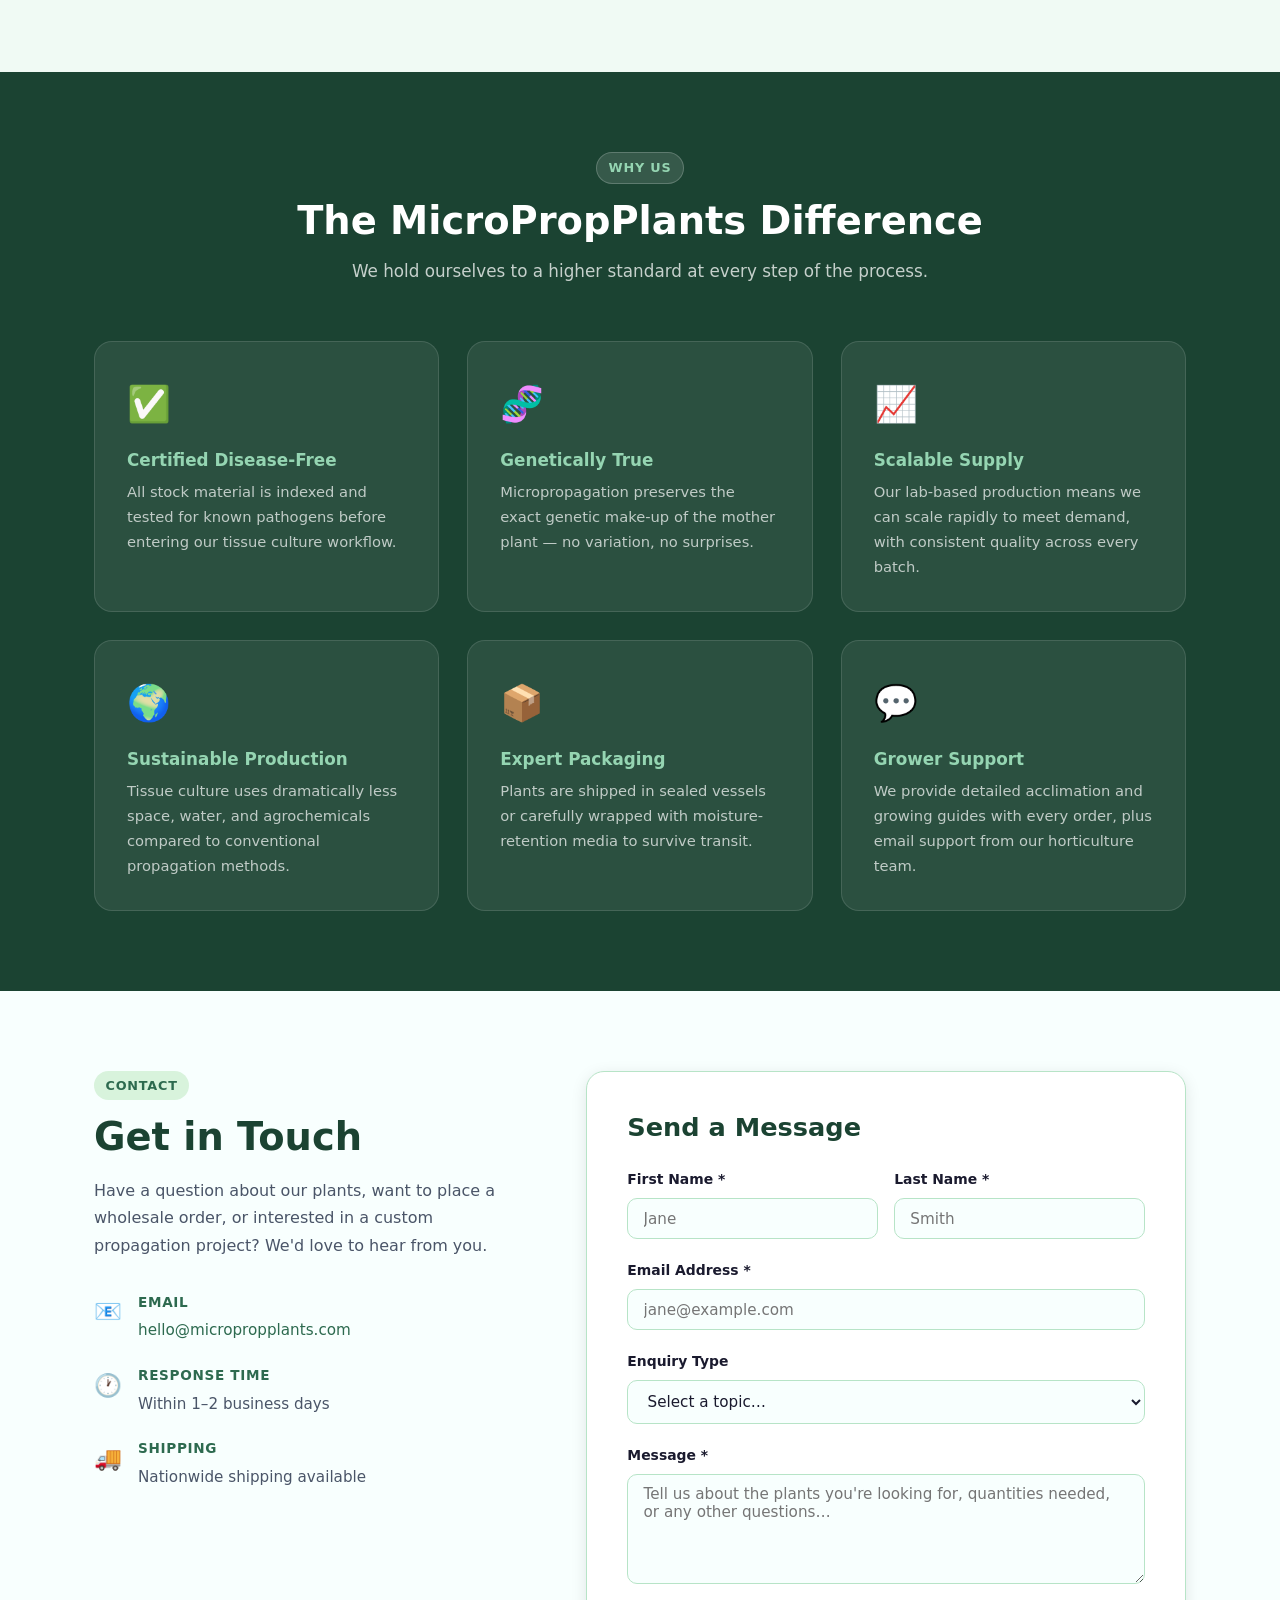
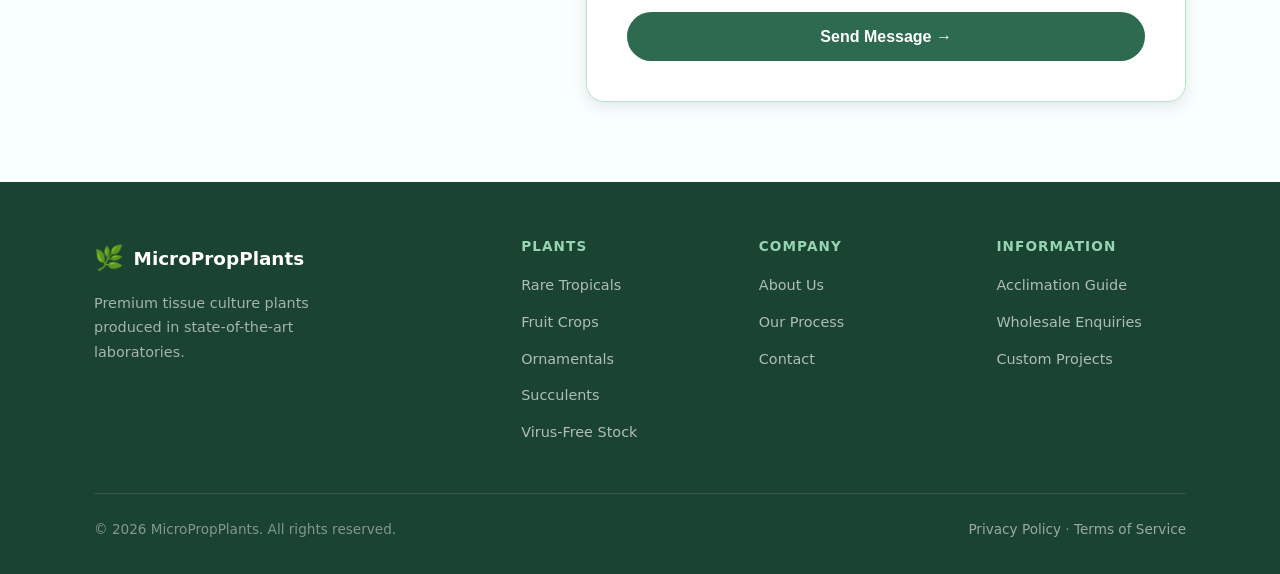
==== commit e8d2b49e: "Address code review feedback: fix nav link, add form validation, remove unsafe-inline CSP, extract i" ====
--- a/index.html
+++ b/index.html
@@ -19,17 +19,6 @@
   <link rel="stylesheet" href="styles.css" />
 
   <!-- Fade-in animation style -->
-  <style>
-    .fade-in {
-      opacity: 0;
-      transform: translateY(20px);
-      transition: opacity 0.5s ease, transform 0.5s ease;
-    }
-    .fade-in.visible {
-      opacity: 1;
-      transform: translateY(0);
-    }
-  </style>
 </head>
 <body>
 
@@ -72,7 +61,7 @@
           <a href="#products">Plants</a>
           <a href="#how-it-works">Process</a>
           <a href="#contact">Contact</a>
-          <a href="#contact" class="btn btn-primary" style="margin-top:0.75rem;display:inline-flex;">Browse Plants</a>
+          <a href="#products" class="btn btn-primary nav-mobile-cta">Browse Plants</a>
         </nav>
       </div>
     </nav>
@@ -96,7 +85,7 @@
             </p>
             <div class="hero-actions">
               <a href="#products" class="btn btn-white">Browse Plants</a>
-              <a href="#how-it-works" class="btn btn-outline" style="color:#fff;border-color:rgba(255,255,255,0.5);">How It Works</a>
+              <a href="#how-it-works" class="btn btn-outline-white">How It Works</a>
             </div>
           </div>
 
@@ -294,7 +283,7 @@
     <section class="section why-us" aria-labelledby="why-heading">
       <div class="container">
         <div class="section-header">
-          <span class="badge" style="background:rgba(255,255,255,0.12);color:var(--color-accent);">Why Us</span>
+          <span class="badge badge-dark">Why Us</span>
           <h2 id="why-heading">The MicroPropPlants Difference</h2>
           <p>We hold ourselves to a higher standard at every step of the process.</p>
         </div>
@@ -388,7 +377,7 @@
           </div>
 
           <div class="contact-form" role="form" aria-labelledby="form-heading">
-            <h3 id="form-heading" style="color:var(--color-primary-dark);margin-bottom:1.5rem;">Send a Message</h3>
+            <h3 id="form-heading" class="form-section-heading">Send a Message</h3>
             <form id="contact-form" novalidate>
               <div class="form-row">
                 <div class="form-group">
--- a/styles.css
+++ b/styles.css
@@ -679,6 +679,13 @@
   box-shadow: 0 0 0 3px rgba(82, 183, 136, 0.18);
 }
 
+.form-group input.field-error,
+.form-group select.field-error,
+.form-group textarea.field-error {
+  border-color: #e53e3e;
+  box-shadow: 0 0 0 3px rgba(229, 62, 62, 0.15);
+}
+
 .form-group textarea {
   resize: vertical;
   min-height: 110px;
@@ -695,6 +702,65 @@
   justify-content: center;
   font-size: 1rem;
   padding: 0.85em 2em;
+}
+
+/* Form success state */
+.form-success {
+  text-align: center;
+  padding: 2rem;
+}
+
+.form-success-icon {
+  font-size: 3rem;
+  margin-bottom: 1rem;
+}
+
+.form-success-heading {
+  color: var(--color-primary-dark);
+  margin-bottom: 0.5rem;
+}
+
+/* Form section heading */
+.form-section-heading {
+  color: var(--color-primary-dark);
+  margin-bottom: 1.5rem;
+}
+
+/* btn-outline-white: outlined button for use on dark/coloured backgrounds */
+.btn-outline-white {
+  background: transparent;
+  color: var(--color-white);
+  border-color: rgba(255, 255, 255, 0.5);
+}
+
+.btn-outline-white:hover {
+  background: rgba(255, 255, 255, 0.15);
+  color: var(--color-white);
+}
+
+/* badge-dark: badge variant for dark section backgrounds */
+.badge-dark {
+  background: rgba(255, 255, 255, 0.12);
+  color: var(--color-accent);
+  border: 1px solid rgba(255, 255, 255, 0.2);
+}
+
+/* nav-mobile-cta: primary CTA inside mobile nav */
+.nav-mobile-cta {
+  margin-top: 0.75rem;
+  display: inline-flex;
+}
+
+/* Fade-in animation (applied by IntersectionObserver in script.js) */
+.fade-in {
+  opacity: 0;
+  transform: translateY(20px);
+  transition: opacity 0.5s ease, transform 0.5s ease;
+}
+
+.fade-in.visible {
+  opacity: 1;
+  transform: translateY(0);
 }
 
 /* ============================================
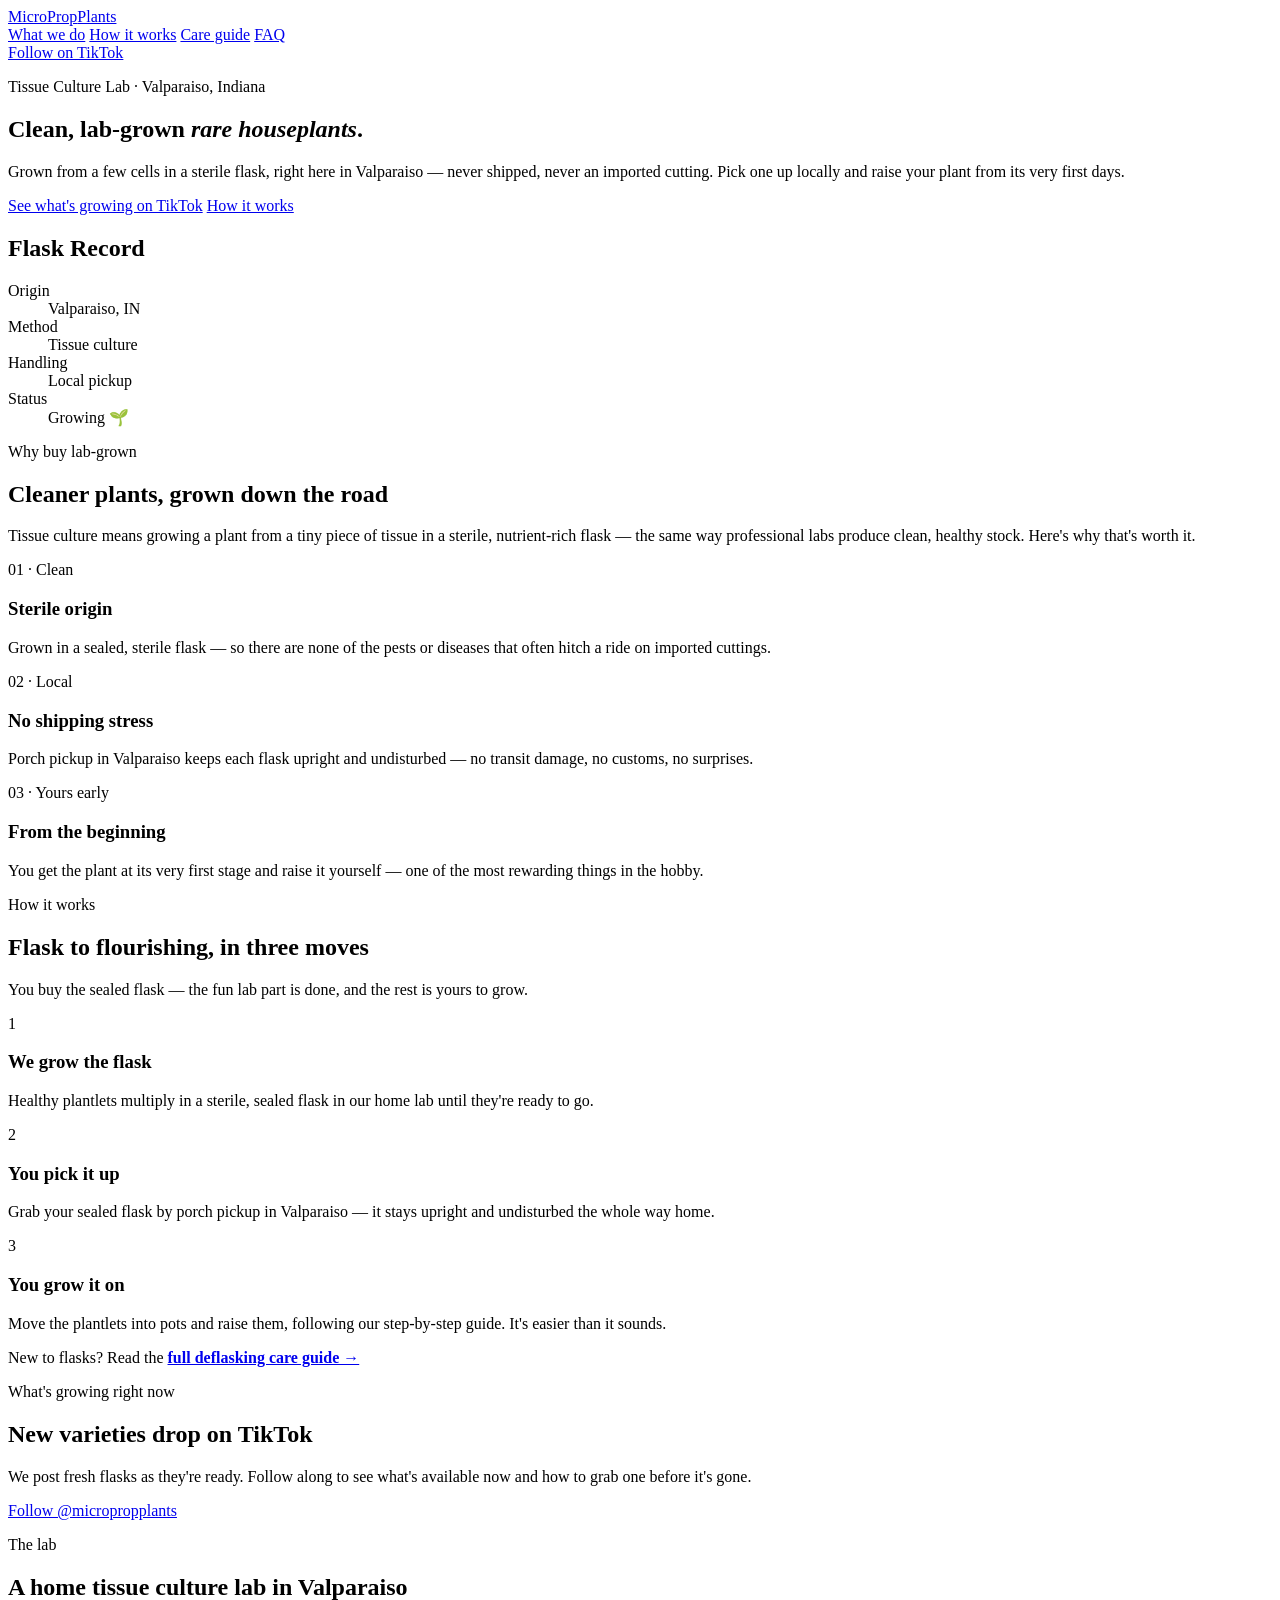
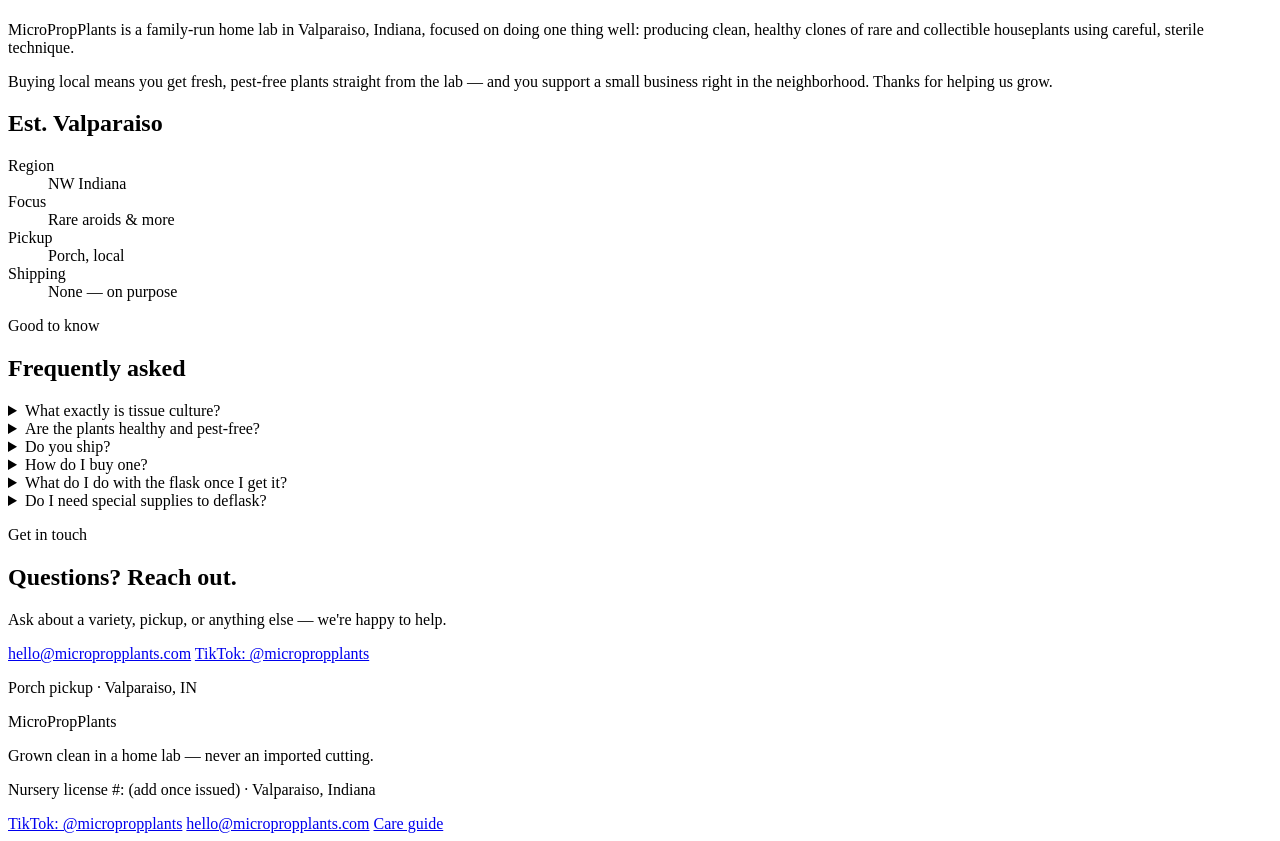
==== commit 17aea19c: "initial commit" ====
--- a/index.html
+++ b/index.html
@@ -1,515 +1,232 @@
 <!DOCTYPE html>
 <html lang="en">
 <head>
-  <meta charset="UTF-8" />
-  <meta name="viewport" content="width=device-width, initial-scale=1.0" />
-  <title>MicroPropPlants – Tissue Culture &amp; Micropropagation Plants</title>
-  <meta name="description" content="Premium tissue culture and micropropagation plants. Disease-free, true-to-type plantlets grown with cutting-edge laboratory techniques. Order online with fast shipping." />
-  <meta name="keywords" content="micropropagation, tissue culture plants, TC plants, disease-free plants, in vitro plants, meristem culture, plant nursery" />
-
-  <!-- Open Graph -->
-  <meta property="og:title" content="MicroPropPlants – Tissue Culture &amp; Micropropagation Plants" />
-  <meta property="og:description" content="Premium tissue culture and micropropagation plants. Disease-free, true-to-type plantlets grown with cutting-edge laboratory techniques." />
-  <meta property="og:type" content="website" />
-  <meta property="og:url" content="https://micropropplants.com/" />
-
-  <!-- Favicon placeholder -->
-  <link rel="icon" href="data:image/svg+xml,<svg xmlns='http://www.w3.org/2000/svg' viewBox='0 0 100 100'><text y='.9em' font-size='90'>🌿</text></svg>" />
-
-  <link rel="stylesheet" href="styles.css" />
-
-  <!-- Fade-in animation style -->
+<meta charset="UTF-8">
+<meta name="viewport" content="width=device-width, initial-scale=1">
+<title>MicroPropPlants — Lab-Grown Rare Houseplants | Valparaiso, IN</title>
+<meta name="description" content="Clean, tissue-cultured rare houseplants grown in a Valparaiso, Indiana home lab. Local porch pickup, no shipping. Follow our TikTok for current drops.">
+<link rel="canonical" href="https://micropropplants.com/">
+<link rel="icon" href="assets/favicon.svg" type="image/svg+xml">
+
+<!-- Open Graph / social -->
+<meta property="og:type" content="website">
+<meta property="og:title" content="MicroPropPlants — Lab-Grown Rare Houseplants">
+<meta property="og:description" content="Clean, tissue-cultured rare houseplants grown in Valparaiso, Indiana. Local porch pickup — follow our TikTok for current drops.">
+<meta property="og:url" content="https://micropropplants.com/">
+<meta property="og:image" content="https://micropropplants.com/assets/og-image.png">
+<meta name="twitter:card" content="summary_large_image">
+
+<link rel="stylesheet" href="assets/styles.css">
 </head>
 <body>
 
-  <!-- ===== NAVIGATION ===== -->
-  <header>
-    <nav class="nav" role="navigation" aria-label="Main navigation">
-      <div class="container">
-        <div class="nav-inner">
-          <a href="#" class="nav-logo" aria-label="MicroPropPlants home">
-            <span class="nav-logo-icon" aria-hidden="true">🌿</span>
-            MicroPropPlants
-          </a>
-
-          <ul class="nav-links" role="list">
-            <li><a href="#about">About</a></li>
-            <li><a href="#products">Plants</a></li>
-            <li><a href="#how-it-works">Process</a></li>
-            <li><a href="#contact">Contact</a></li>
-          </ul>
-
-          <div class="nav-cta">
-            <a href="#products" class="btn btn-primary">Browse Plants</a>
-          </div>
-
-          <button
-            class="nav-hamburger"
-            id="hamburger"
-            aria-label="Toggle mobile menu"
-            aria-expanded="false"
-            aria-controls="mobile-nav"
-          >
-            <span></span>
-            <span></span>
-            <span></span>
-          </button>
+<!-- NAV -->
+<header class="nav">
+  <div class="wrap nav-inner">
+    <a class="nav-brand" href="/">MicroProp<span>Plants</span></a>
+    <nav class="nav-links" aria-label="Primary">
+      <a href="#what">What we do</a>
+      <a href="#how">How it works</a>
+      <a href="/care">Care guide</a>
+      <a href="#faq">FAQ</a>
+    </nav>
+    <a class="btn btn-sm" href="https://www.tiktok.com/@micropropplants" rel="noopener">Follow on TikTok</a>
+  </div>
+</header>
+
+<main>
+
+<!-- HERO -->
+<section class="hero">
+  <div class="wrap hero-inner">
+    <div class="hero-copy">
+      <p class="eyebrow">Tissue Culture Lab · Valparaiso, Indiana</p>
+      <h1>Clean, lab-grown <em>rare houseplants</em>.</h1>
+      <p class="lede">Grown from a few cells in a sterile flask, right here in Valparaiso — never shipped, never an imported cutting. Pick one up locally and raise your plant from its very first days.</p>
+      <div class="hero-btns">
+        <a class="btn" href="https://www.tiktok.com/@micropropplants" rel="noopener">See what's growing on TikTok</a>
+        <a class="btn btn-ghost" href="#how">How it works</a>
+      </div>
+    </div>
+    <aside class="tag" aria-label="Specimen tag">
+      <h2>Flask Record</h2>
+      <dl>
+        <dt>Origin</dt><dd>Valparaiso, IN</dd>
+        <dt>Method</dt><dd>Tissue culture</dd>
+        <dt>Handling</dt><dd>Local pickup</dd>
+        <dt>Status</dt><dd>Growing 🌱</dd>
+      </dl>
+    </aside>
+  </div>
+</section>
+
+<!-- WHAT WE DO -->
+<section id="what" class="section-alt">
+  <div class="wrap">
+    <div class="section-head">
+      <p class="eyebrow">Why buy lab-grown</p>
+      <h2>Cleaner plants, grown down the road</h2>
+      <p>Tissue culture means growing a plant from a tiny piece of tissue in a sterile, nutrient-rich flask — the same way professional labs produce clean, healthy stock. Here's why that's worth it.</p>
+    </div>
+    <div class="cards">
+      <div class="card">
+        <div class="k">01 · Clean</div>
+        <h3>Sterile origin</h3>
+        <p>Grown in a sealed, sterile flask — so there are none of the pests or diseases that often hitch a ride on imported cuttings.</p>
+      </div>
+      <div class="card">
+        <div class="k">02 · Local</div>
+        <h3>No shipping stress</h3>
+        <p>Porch pickup in Valparaiso keeps each flask upright and undisturbed — no transit damage, no customs, no surprises.</p>
+      </div>
+      <div class="card">
+        <div class="k">03 · Yours early</div>
+        <h3>From the beginning</h3>
+        <p>You get the plant at its very first stage and raise it yourself — one of the most rewarding things in the hobby.</p>
+      </div>
+    </div>
+  </div>
+</section>
+
+<!-- HOW IT WORKS -->
+<section id="how">
+  <div class="wrap">
+    <div class="section-head">
+      <p class="eyebrow">How it works</p>
+      <h2>Flask to flourishing, in three moves</h2>
+      <p>You buy the sealed flask — the fun lab part is done, and the rest is yours to grow.</p>
+    </div>
+    <div class="steps">
+      <div class="step">
+        <div class="n">1</div>
+        <div>
+          <h3>We grow the flask</h3>
+          <p>Healthy plantlets multiply in a sterile, sealed flask in our home lab until they're ready to go.</p>
         </div>
-
-        <nav id="mobile-nav" class="nav-mobile" aria-label="Mobile navigation">
-          <a href="#about">About</a>
-          <a href="#products">Plants</a>
-          <a href="#how-it-works">Process</a>
-          <a href="#contact">Contact</a>
-          <a href="#products" class="btn btn-primary nav-mobile-cta">Browse Plants</a>
-        </nav>
-      </div>
-    </nav>
-  </header>
-
-  <main>
-
-    <!-- ===== HERO ===== -->
-    <section class="hero" aria-labelledby="hero-heading">
-      <div class="container">
-        <div class="hero-content">
-          <div class="hero-text">
-            <span class="badge">🔬 Lab-Grown &amp; Disease-Free</span>
-            <h1 id="hero-heading">
-              Premium <span>Tissue Culture</span><br />Plants, Delivered
-            </h1>
-            <p>
-              We use advanced micropropagation techniques to produce healthy,
-              true-to-type, pathogen-free plantlets. From rare tropicals to
-              high-demand cultivars — grown clean, shipped fast.
-            </p>
-            <div class="hero-actions">
-              <a href="#products" class="btn btn-white">Browse Plants</a>
-              <a href="#how-it-works" class="btn btn-outline-white">How It Works</a>
-            </div>
-          </div>
-
-          <div class="hero-visual" aria-hidden="true">
-            <div class="hero-plant-graphic">🌱</div>
-          </div>
+      </div>
+      <div class="step">
+        <div class="n">2</div>
+        <div>
+          <h3>You pick it up</h3>
+          <p>Grab your sealed flask by porch pickup in Valparaiso — it stays upright and undisturbed the whole way home.</p>
         </div>
-
-        <div class="hero-stats" role="list">
-          <div role="listitem">
-            <div class="hero-stat-value">100%</div>
-            <div class="hero-stat-label">Disease-Free Certified</div>
-          </div>
-          <div role="listitem">
-            <div class="hero-stat-value">50+</div>
-            <div class="hero-stat-label">Species Available</div>
-          </div>
-          <div role="listitem">
-            <div class="hero-stat-value">Lab</div>
-            <div class="hero-stat-label">Grown &amp; Verified</div>
-          </div>
-          <div role="listitem">
-            <div class="hero-stat-value">Fast</div>
-            <div class="hero-stat-label">Nationwide Shipping</div>
-          </div>
+      </div>
+      <div class="step">
+        <div class="n">3</div>
+        <div>
+          <h3>You grow it on</h3>
+          <p>Move the plantlets into pots and raise them, following our step-by-step guide. It's easier than it sounds.</p>
         </div>
       </div>
-    </section>
-
-    <!-- ===== ABOUT ===== -->
-    <section class="section about" id="about" aria-labelledby="about-heading">
-      <div class="container">
-        <div class="about-grid">
-          <div class="about-icon-grid" aria-hidden="true">
-            <div class="about-icon-card">
-              <div class="icon">🧪</div>
-              <h4>Sterile Lab</h4>
-            </div>
-            <div class="about-icon-card">
-              <div class="icon">🌿</div>
-              <h4>True-to-Type</h4>
-            </div>
-            <div class="about-icon-card">
-              <div class="icon">🔬</div>
-              <h4>Pathogen-Free</h4>
-            </div>
-            <div class="about-icon-card">
-              <div class="icon">📦</div>
-              <h4>Safe Shipping</h4>
-            </div>
-          </div>
-
-          <div class="about-text">
-            <span class="badge">About Us</span>
-            <h2 id="about-heading">Science Meets Horticulture</h2>
-            <p>
-              At MicroPropPlants, we combine horticultural expertise with modern
-              laboratory science to produce exceptional tissue-culture plants.
-              Every plantlet is initiated from carefully selected, disease-indexed
-              stock material and multiplied under strict sterile conditions.
-            </p>
-            <p>
-              Whether you're a home enthusiast looking for rare tropicals, a
-              commercial grower seeking virus-free stock, or a researcher needing
-              certified plant material, we have the expertise and facilities to meet
-              your needs.
-            </p>
-            <a href="#contact" class="btn btn-primary">Get in Touch</a>
-          </div>
-        </div>
-      </div>
-    </section>
-
-    <!-- ===== PRODUCTS ===== -->
-    <section class="section products" id="products" aria-labelledby="products-heading">
-      <div class="container">
-        <div class="section-header">
-          <span class="badge">Our Plants</span>
-          <h2 id="products-heading">Popular Tissue Culture Varieties</h2>
-          <p>All plants are produced via micropropagation — genetically identical to
-            the parent plant, free of viruses, bacteria, and fungal pathogens.</p>
-        </div>
-
-        <div class="products-grid">
-
-          <article class="product-card">
-            <div class="product-card-icon" aria-hidden="true">🌴</div>
-            <h3>Rare Tropicals</h3>
-            <p>
-              Aroids, Philodendrons, Monsteras, Anthuriums and more — hard-to-find
-              cultivars produced in quantity via TC for consistent quality.
-            </p>
-            <span class="tag">Aroids &amp; Araceae</span>
-          </article>
-
-          <article class="product-card">
-            <div class="product-card-icon" aria-hidden="true">🫐</div>
-            <h3>Fruit Crops</h3>
-            <p>
-              Strawberry, blueberry, raspberry, and other soft-fruit cultivars.
-              Virus-free certified stock for commercial growers and home gardens.
-            </p>
-            <span class="tag">Berry &amp; Soft Fruit</span>
-          </article>
-
-          <article class="product-card">
-            <div class="product-card-icon" aria-hidden="true">🌸</div>
-            <h3>Ornamental Perennials</h3>
-            <p>
-              Hostas, Daylilies, Sedums, and ornamental grasses propagated true-to-type.
-              Perfect for landscapers and retail nurseries.
-            </p>
-            <span class="tag">Garden &amp; Landscape</span>
-          </article>
-
-          <article class="product-card">
-            <div class="product-card-icon" aria-hidden="true">🌵</div>
-            <h3>Succulents &amp; Cacti</h3>
-            <p>
-              Rare and collector-grade succulents produced in sterile culture —
-              cleaner and more uniform than conventional propagation.
-            </p>
-            <span class="tag">Drought Tolerant</span>
-          </article>
-
-          <article class="product-card">
-            <div class="product-card-icon" aria-hidden="true">🍓</div>
-            <h3>Virus-Free Stock</h3>
-            <p>
-              Certified virus-free propagation material for strawberries, sweet potatoes,
-              and other vegetatively propagated crops.
-            </p>
-            <span class="tag">Commercial Grade</span>
-          </article>
-
-          <article class="product-card">
-            <div class="product-card-icon" aria-hidden="true">🪴</div>
-            <h3>Custom Orders</h3>
-            <p>
-              Need a specific variety or cultivar in large quantities? We accept custom
-              micropropagation contracts for commercial and research clients.
-            </p>
-            <span class="tag">Wholesale &amp; Research</span>
-          </article>
-
-        </div>
-      </div>
-    </section>
-
-    <!-- ===== HOW IT WORKS ===== -->
-    <section class="section how-it-works" id="how-it-works" aria-labelledby="hiw-heading">
-      <div class="container">
-        <div class="section-header">
-          <span class="badge">Our Process</span>
-          <h2 id="hiw-heading">From Lab to Your Door</h2>
-          <p>Every plant goes through a rigorous, multi-stage laboratory process before
-            it's packaged and shipped to you.</p>
-        </div>
-
-        <div class="steps-grid" role="list">
-
-          <div class="step-card" role="listitem">
-            <div class="step-number" aria-label="Step 1">1</div>
-            <h3>Stock Selection</h3>
-            <p>We start with thoroughly indexed, disease-free mother plants of verified
-              genetic identity.</p>
-          </div>
-
-          <div class="step-card" role="listitem">
-            <div class="step-number" aria-label="Step 2">2</div>
-            <h3>In Vitro Initiation</h3>
-            <p>Explants are surface-sterilised and established on nutrient agar media
-              inside a sterile laminar flow hood.</p>
-          </div>
-
-          <div class="step-card" role="listitem">
-            <div class="step-number" aria-label="Step 3">3</div>
-            <h3>Multiplication</h3>
-            <p>Shoot clumps are divided and sub-cultured through multiple cycles to
-              build up the number of plantlets.</p>
-          </div>
-
-          <div class="step-card" role="listitem">
-            <div class="step-number" aria-label="Step 4">4</div>
-            <h3>Rooting &amp; Dispatch</h3>
-            <p>Rooted plantlets are hardened off, quality-checked, and carefully
-              packaged for safe nationwide delivery.</p>
-          </div>
-
-        </div>
-      </div>
-    </section>
-
-    <!-- ===== WHY CHOOSE US ===== -->
-    <section class="section why-us" aria-labelledby="why-heading">
-      <div class="container">
-        <div class="section-header">
-          <span class="badge badge-dark">Why Us</span>
-          <h2 id="why-heading">The MicroPropPlants Difference</h2>
-          <p>We hold ourselves to a higher standard at every step of the process.</p>
-        </div>
-
-        <div class="features-grid" role="list">
-
-          <div class="feature-card" role="listitem">
-            <div class="feature-icon" aria-hidden="true">✅</div>
-            <h3>Certified Disease-Free</h3>
-            <p>All stock material is indexed and tested for known pathogens before
-              entering our tissue culture workflow.</p>
-          </div>
-
-          <div class="feature-card" role="listitem">
-            <div class="feature-icon" aria-hidden="true">🧬</div>
-            <h3>Genetically True</h3>
-            <p>Micropropagation preserves the exact genetic make-up of the mother
-              plant — no variation, no surprises.</p>
-          </div>
-
-          <div class="feature-card" role="listitem">
-            <div class="feature-icon" aria-hidden="true">📈</div>
-            <h3>Scalable Supply</h3>
-            <p>Our lab-based production means we can scale rapidly to meet demand,
-              with consistent quality across every batch.</p>
-          </div>
-
-          <div class="feature-card" role="listitem">
-            <div class="feature-icon" aria-hidden="true">🌍</div>
-            <h3>Sustainable Production</h3>
-            <p>Tissue culture uses dramatically less space, water, and agrochemicals
-              compared to conventional propagation methods.</p>
-          </div>
-
-          <div class="feature-card" role="listitem">
-            <div class="feature-icon" aria-hidden="true">📦</div>
-            <h3>Expert Packaging</h3>
-            <p>Plants are shipped in sealed vessels or carefully wrapped with moisture-
-              retention media to survive transit.</p>
-          </div>
-
-          <div class="feature-card" role="listitem">
-            <div class="feature-icon" aria-hidden="true">💬</div>
-            <h3>Grower Support</h3>
-            <p>We provide detailed acclimation and growing guides with every order,
-              plus email support from our horticulture team.</p>
-          </div>
-
-        </div>
-      </div>
-    </section>
-
-    <!-- ===== CONTACT ===== -->
-    <section class="section contact" id="contact" aria-labelledby="contact-heading">
-      <div class="container">
-        <div class="contact-grid">
-
-          <div class="contact-info">
-            <span class="badge">Contact</span>
-            <h2 id="contact-heading">Get in Touch</h2>
-            <p>
-              Have a question about our plants, want to place a wholesale order, or
-              interested in a custom propagation project? We'd love to hear from you.
-            </p>
-
-            <div class="contact-details">
-              <div class="contact-detail">
-                <span class="contact-detail-icon" aria-hidden="true">📧</span>
-                <div class="contact-detail-text">
-                  <strong>Email</strong>
-                  <span><a href="mailto:hello@micropropplants.com">hello@micropropplants.com</a></span>
-                </div>
-              </div>
-
-              <div class="contact-detail">
-                <span class="contact-detail-icon" aria-hidden="true">🕐</span>
-                <div class="contact-detail-text">
-                  <strong>Response Time</strong>
-                  <span>Within 1–2 business days</span>
-                </div>
-              </div>
-
-              <div class="contact-detail">
-                <span class="contact-detail-icon" aria-hidden="true">🚚</span>
-                <div class="contact-detail-text">
-                  <strong>Shipping</strong>
-                  <span>Nationwide shipping available</span>
-                </div>
-              </div>
-            </div>
-          </div>
-
-          <div class="contact-form" role="form" aria-labelledby="form-heading">
-            <h3 id="form-heading" class="form-section-heading">Send a Message</h3>
-            <form id="contact-form" novalidate>
-              <div class="form-row">
-                <div class="form-group">
-                  <label for="first-name">First Name <span aria-hidden="true">*</span></label>
-                  <input
-                    type="text"
-                    id="first-name"
-                    name="first_name"
-                    required
-                    autocomplete="given-name"
-                    placeholder="Jane"
-                  />
-                </div>
-                <div class="form-group">
-                  <label for="last-name">Last Name <span aria-hidden="true">*</span></label>
-                  <input
-                    type="text"
-                    id="last-name"
-                    name="last_name"
-                    required
-                    autocomplete="family-name"
-                    placeholder="Smith"
-                  />
-                </div>
-              </div>
-
-              <div class="form-group">
-                <label for="email">Email Address <span aria-hidden="true">*</span></label>
-                <input
-                  type="email"
-                  id="email"
-                  name="email"
-                  required
-                  autocomplete="email"
-                  placeholder="jane@example.com"
-                />
-              </div>
-
-              <div class="form-group">
-                <label for="enquiry-type">Enquiry Type</label>
-                <select id="enquiry-type" name="enquiry_type">
-                  <option value="">Select a topic…</option>
-                  <option value="order">Place an Order</option>
-                  <option value="wholesale">Wholesale / Bulk Pricing</option>
-                  <option value="custom">Custom Propagation Project</option>
-                  <option value="research">Research Collaboration</option>
-                  <option value="other">General Question</option>
-                </select>
-              </div>
-
-              <div class="form-group">
-                <label for="message">Message <span aria-hidden="true">*</span></label>
-                <textarea
-                  id="message"
-                  name="message"
-                  required
-                  placeholder="Tell us about the plants you're looking for, quantities needed, or any other questions…"
-                ></textarea>
-              </div>
-
-              <button type="submit" class="btn btn-primary form-submit">
-                Send Message →
-              </button>
-            </form>
-          </div>
-
-        </div>
-      </div>
-    </section>
-
-  </main>
-
-  <!-- ===== FOOTER ===== -->
-  <footer class="footer" role="contentinfo">
-    <div class="container">
-      <div class="footer-grid">
-
-        <div class="footer-brand">
-          <a href="#" class="nav-logo" aria-label="MicroPropPlants home">
-            <span class="nav-logo-icon" aria-hidden="true">🌿</span>
-            MicroPropPlants
-          </a>
-          <p>Premium tissue culture plants produced in state-of-the-art laboratories.</p>
-        </div>
-
-        <div class="footer-col">
-          <h4>Plants</h4>
-          <ul role="list">
-            <li><a href="#products">Rare Tropicals</a></li>
-            <li><a href="#products">Fruit Crops</a></li>
-            <li><a href="#products">Ornamentals</a></li>
-            <li><a href="#products">Succulents</a></li>
-            <li><a href="#products">Virus-Free Stock</a></li>
-          </ul>
-        </div>
-
-        <div class="footer-col">
-          <h4>Company</h4>
-          <ul role="list">
-            <li><a href="#about">About Us</a></li>
-            <li><a href="#how-it-works">Our Process</a></li>
-            <li><a href="#contact">Contact</a></li>
-          </ul>
-        </div>
-
-        <div class="footer-col">
-          <h4>Information</h4>
-          <ul role="list">
-            <li><a href="#how-it-works">Acclimation Guide</a></li>
-            <li><a href="#contact">Wholesale Enquiries</a></li>
-            <li><a href="#contact">Custom Projects</a></li>
-          </ul>
-        </div>
-
-      </div>
-
-      <div class="footer-bottom">
-        <span>&copy; <span id="footer-year">2024</span> MicroPropPlants. All rights reserved.</span>
-        <span>
-          <a href="#contact">Privacy Policy</a> &middot;
-          <a href="#contact">Terms of Service</a>
-        </span>
-      </div>
-    </div>
-  </footer>
-
-  <script src="script.js"></script>
-  <script>
-    // Update footer year dynamically
-    var el = document.getElementById('footer-year');
-    if (el) { el.textContent = new Date().getFullYear(); }
-  </script>
+    </div>
+    <p class="note">New to flasks? Read the <a href="/care"><b>full deflasking care guide →</b></a></p>
+  </div>
+</section>
+
+<!-- AVAILABILITY / TIKTOK -->
+<section id="whats-growing" class="section-alt">
+  <div class="wrap">
+    <div class="spotlight">
+      <p class="eyebrow">What's growing right now</p>
+      <h2>New varieties drop on TikTok</h2>
+      <p>We post fresh flasks as they're ready. Follow along to see what's available now and how to grab one before it's gone.</p>
+      <a class="btn" href="https://www.tiktok.com/@micropropplants" rel="noopener">Follow @micropropplants</a>
+    </div>
+  </div>
+</section>
+
+<!-- ABOUT -->
+<section id="about">
+  <div class="wrap about-grid">
+    <div class="about">
+      <p class="eyebrow">The lab</p>
+      <h2>A home tissue culture lab in Valparaiso</h2>
+      <p>MicroPropPlants is a family-run home lab in Valparaiso, Indiana, focused on doing one thing well: producing clean, healthy clones of rare and collectible houseplants using careful, sterile technique.</p>
+      <p>Buying local means you get fresh, pest-free plants straight from the lab — and you support a small business right in the neighborhood. Thanks for helping us grow.</p>
+    </div>
+    <aside class="tag" aria-label="Specimen tag">
+      <h2>Est. Valparaiso</h2>
+      <dl>
+        <dt>Region</dt><dd>NW Indiana</dd>
+        <dt>Focus</dt><dd>Rare aroids &amp; more</dd>
+        <dt>Pickup</dt><dd>Porch, local</dd>
+        <dt>Shipping</dt><dd>None — on purpose</dd>
+      </dl>
+    </aside>
+  </div>
+</section>
+
+<!-- FAQ -->
+<section id="faq" class="section-alt">
+  <div class="wrap">
+    <div class="section-head">
+      <p class="eyebrow">Good to know</p>
+      <h2>Frequently asked</h2>
+    </div>
+    <div class="faq">
+      <details>
+        <summary>What exactly is tissue culture?</summary>
+        <p>It's a way of growing a whole new plant from a tiny piece of tissue in a sterile flask filled with nutrient gel. Because everything is clean and controlled, the plantlets grow up free of the pests and diseases that spread through cuttings.</p>
+      </details>
+      <details>
+        <summary>Are the plants healthy and pest-free?</summary>
+        <p>Yes — that's the whole point. Growing in a sealed, sterile flask means the plantlets start life clean, without the hitchhiking bugs or disease that often come with imported cuttings.</p>
+      </details>
+      <details>
+        <summary>Do you ship?</summary>
+        <p>No — local porch pickup only, in Valparaiso, Indiana. Keeping it local means every flask stays upright and undisturbed, and there's no shipping damage or delay.</p>
+      </details>
+      <details>
+        <summary>How do I buy one?</summary>
+        <p>We post available flasks on our TikTok, <a href="https://www.tiktok.com/@micropropplants" rel="noopener">@micropropplants</a>. Follow along to catch new drops, then message us to arrange pickup.</p>
+      </details>
+      <details>
+        <summary>What do I do with the flask once I get it?</summary>
+        <p>You "deflask" it — gently move the little plants out of the flask and into pots, then help them adjust to normal conditions over a few weeks. Our <a href="/care">care guide</a> walks you through every step.</p>
+      </details>
+      <details>
+        <summary>Do I need special supplies to deflask?</summary>
+        <p>Not much — a self-watering pot and a simple mix of stratum and perlite, plus a way to keep humidity up while the plant settles in. The <a href="/care">care guide</a> lists exactly what you need.</p>
+      </details>
+    </div>
+  </div>
+</section>
+
+<!-- CONTACT -->
+<section id="contact">
+  <div class="wrap contact">
+    <div class="section-head">
+      <p class="eyebrow">Get in touch</p>
+      <h2>Questions? Reach out.</h2>
+      <p>Ask about a variety, pickup, or anything else — we're happy to help.</p>
+    </div>
+    <div class="contact-actions">
+      <a class="btn" href="mailto:hello@micropropplants.com">hello@micropropplants.com</a>
+      <a class="btn btn-ghost" href="https://www.tiktok.com/@micropropplants" rel="noopener">TikTok: @micropropplants</a>
+    </div>
+    <p class="meta">Porch pickup · Valparaiso, IN</p>
+  </div>
+</section>
+
+</main>
+
+<!-- FOOTER -->
+<footer class="foot">
+  <div class="wrap foot-inner">
+    <div>
+      <div class="foot-brand">MicroProp<span>Plants</span></div>
+      <p class="tagline">Grown clean in a home lab — never an imported cutting.</p>
+      <p class="legal">Nursery license #: (add once issued) · Valparaiso, Indiana</p>
+    </div>
+    <div>
+      <div class="cols">
+        <a href="https://www.tiktok.com/@micropropplants" rel="noopener">TikTok: @micropropplants</a>
+        <a href="mailto:hello@micropropplants.com">hello@micropropplants.com</a>
+        <a href="/care">Care guide</a>
+      </div>
+    </div>
+  </div>
+</footer>
 
 </body>
 </html>
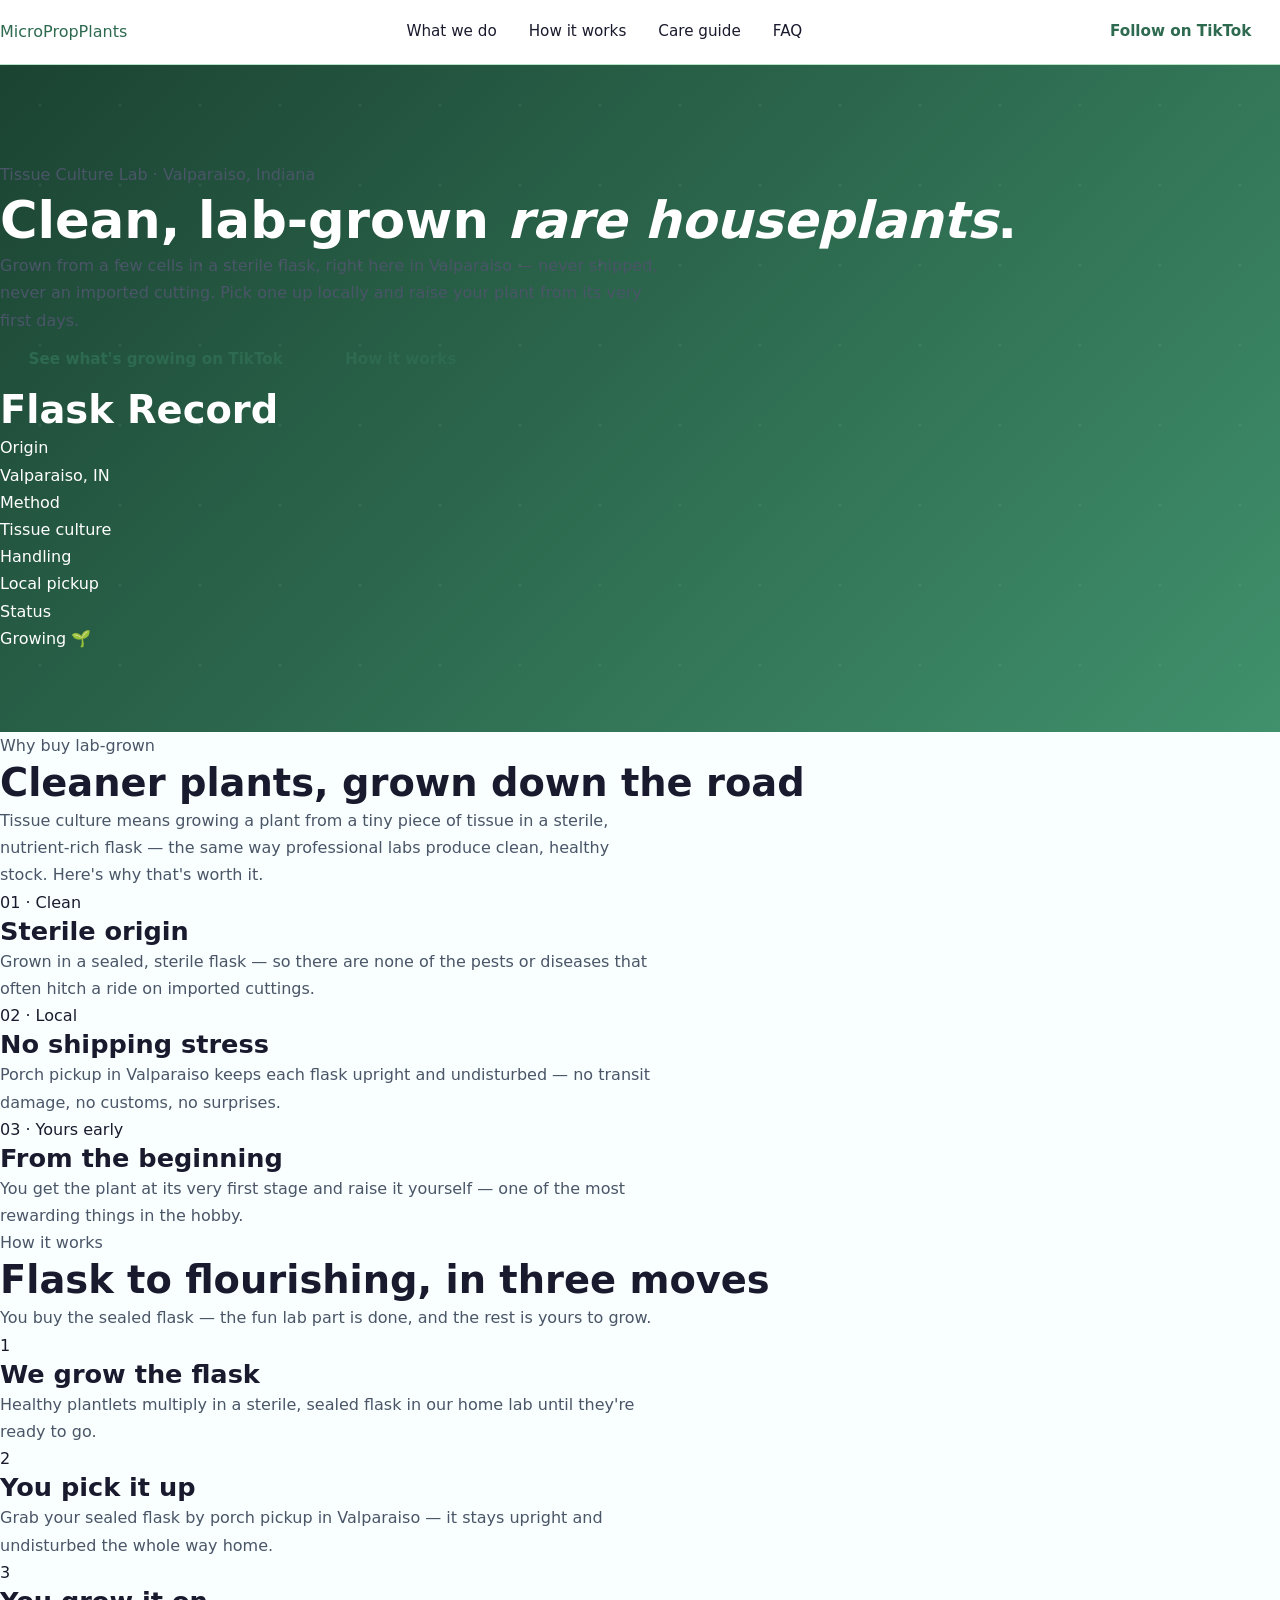
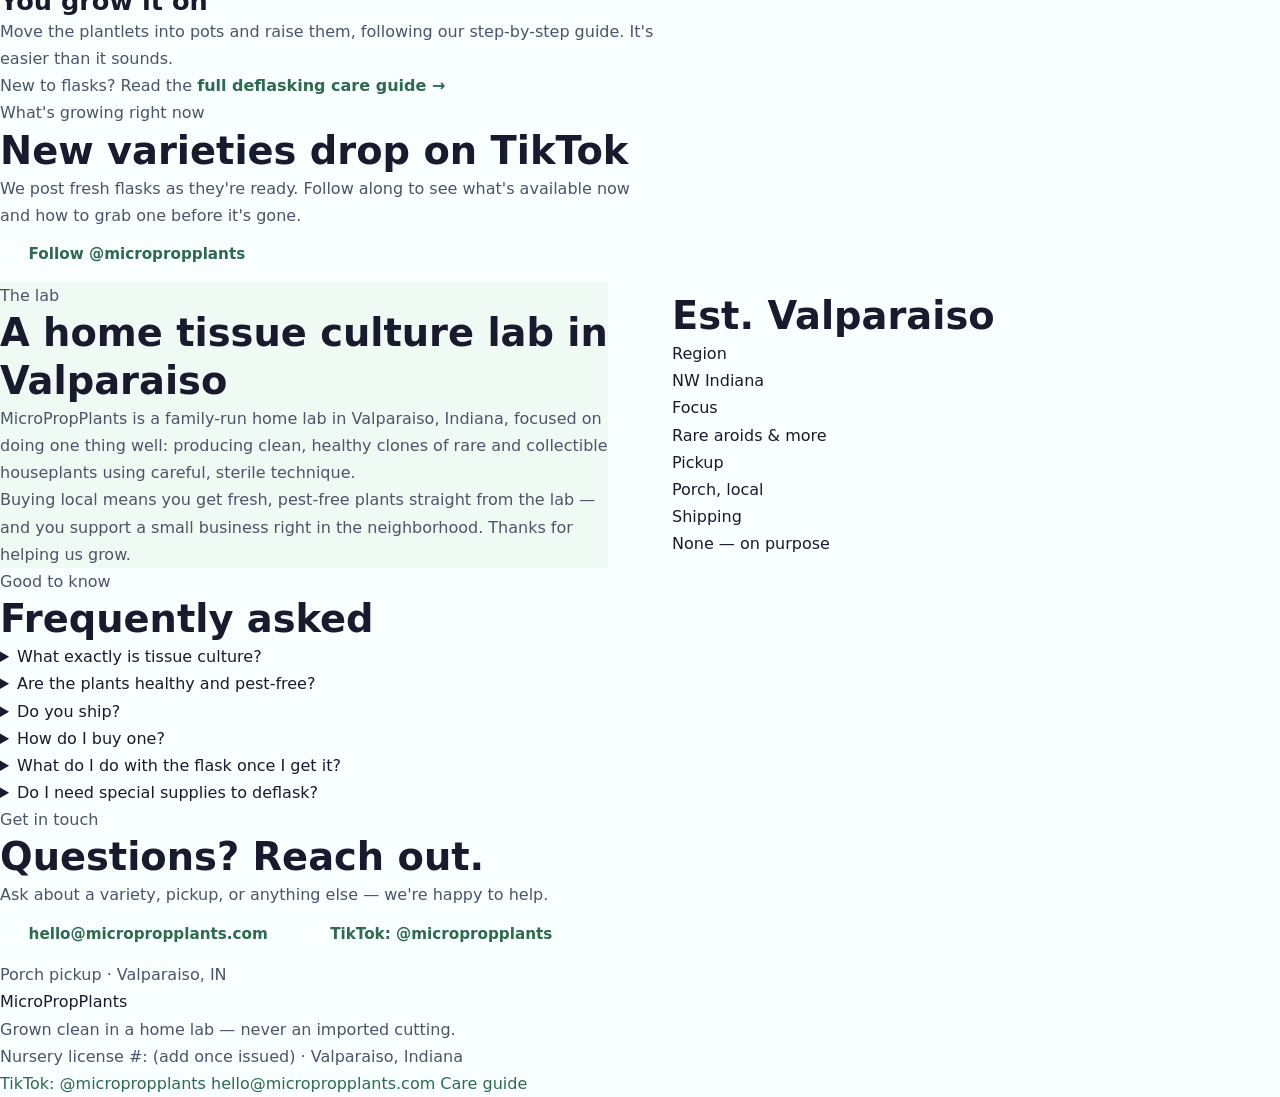
==== commit 97c426a0: "Merge main into branch: resolve add/add conflicts in index.html and _headers - index.html: use origi" ====
--- a/index.html
+++ b/index.html
@@ -6,7 +6,7 @@
 <title>MicroPropPlants — Lab-Grown Rare Houseplants | Valparaiso, IN</title>
 <meta name="description" content="Clean, tissue-cultured rare houseplants grown in a Valparaiso, Indiana home lab. Local porch pickup, no shipping. Follow our TikTok for current drops.">
 <link rel="canonical" href="https://micropropplants.com/">
-<link rel="icon" href="assets/favicon.svg" type="image/svg+xml">
+<link rel="icon" href="data:image/svg+xml,<svg xmlns='http://www.w3.org/2000/svg' viewBox='0 0 100 100'><text y='.9em' font-size='90'>🌿</text></svg>" />
 
 <!-- Open Graph / social -->
 <meta property="og:type" content="website">
@@ -16,7 +16,7 @@
 <meta property="og:image" content="https://micropropplants.com/assets/og-image.png">
 <meta name="twitter:card" content="summary_large_image">
 
-<link rel="stylesheet" href="assets/styles.css">
+<link rel="stylesheet" href="styles.css" />
 </head>
 <body>
 
@@ -228,5 +228,6 @@
   </div>
 </footer>
 
+<script src="script.js"></script>
 </body>
 </html>
--- a/styles.css
+++ b/styles.css
@@ -0,0 +1,936 @@
+/* ============================================
+   MicroPropPlants.com - Main Stylesheet
+   ============================================ */
+
+/* --- Reset & Base --- */
+*, *::before, *::after {
+  box-sizing: border-box;
+  margin: 0;
+  padding: 0;
+}
+
+:root {
+  --color-primary: #2d6a4f;
+  --color-primary-dark: #1b4332;
+  --color-primary-light: #52b788;
+  --color-accent: #95d5b2;
+  --color-accent-light: #d8f3dc;
+  --color-text: #1a1a2e;
+  --color-text-light: #4a5568;
+  --color-white: #ffffff;
+  --color-bg: #f8fffe;
+  --color-bg-alt: #f0faf4;
+  --color-border: #b7e4c7;
+  --font-sans: 'Segoe UI', system-ui, -apple-system, sans-serif;
+  --font-serif: Georgia, 'Times New Roman', serif;
+  --shadow-sm: 0 1px 3px rgba(0, 0, 0, 0.08);
+  --shadow-md: 0 4px 16px rgba(0, 0, 0, 0.10);
+  --shadow-lg: 0 8px 32px rgba(0, 0, 0, 0.13);
+  --radius: 10px;
+  --radius-lg: 18px;
+  --transition: 0.25s ease;
+}
+
+html {
+  scroll-behavior: smooth;
+}
+
+body {
+  font-family: var(--font-sans);
+  background: var(--color-bg);
+  color: var(--color-text);
+  line-height: 1.7;
+  font-size: 16px;
+}
+
+img {
+  max-width: 100%;
+  height: auto;
+  display: block;
+}
+
+a {
+  color: var(--color-primary);
+  text-decoration: none;
+  transition: color var(--transition);
+}
+
+a:hover {
+  color: var(--color-primary-light);
+}
+
+ul {
+  list-style: none;
+}
+
+/* --- Typography --- */
+h1, h2, h3, h4 {
+  line-height: 1.25;
+  font-weight: 700;
+}
+
+h1 { font-size: clamp(2rem, 5vw, 3.2rem); }
+h2 { font-size: clamp(1.6rem, 4vw, 2.4rem); }
+h3 { font-size: clamp(1.2rem, 2.5vw, 1.6rem); }
+h4 { font-size: 1.1rem; }
+
+p {
+  color: var(--color-text-light);
+  max-width: 65ch;
+}
+
+/* --- Layout Utilities --- */
+.container {
+  max-width: 1140px;
+  margin: 0 auto;
+  padding: 0 1.5rem;
+}
+
+.section {
+  padding: 5rem 0;
+}
+
+.section-header {
+  text-align: center;
+  margin-bottom: 3.5rem;
+}
+
+.section-header h2 {
+  color: var(--color-primary-dark);
+  margin-bottom: 0.75rem;
+}
+
+.section-header p {
+  margin: 0 auto;
+  font-size: 1.05rem;
+}
+
+.badge {
+  display: inline-block;
+  background: var(--color-accent-light);
+  color: var(--color-primary);
+  font-size: 0.8rem;
+  font-weight: 600;
+  letter-spacing: 0.06em;
+  text-transform: uppercase;
+  padding: 0.3em 0.9em;
+  border-radius: 100px;
+  margin-bottom: 0.8rem;
+}
+
+/* --- Buttons --- */
+.btn {
+  display: inline-flex;
+  align-items: center;
+  gap: 0.4em;
+  padding: 0.75em 1.75em;
+  border-radius: 100px;
+  font-weight: 600;
+  font-size: 0.95rem;
+  cursor: pointer;
+  border: 2px solid transparent;
+  transition: background var(--transition), color var(--transition), box-shadow var(--transition), border-color var(--transition);
+  text-decoration: none;
+}
+
+.btn-primary {
+  background: var(--color-primary);
+  color: var(--color-white);
+}
+
+.btn-primary:hover {
+  background: var(--color-primary-dark);
+  color: var(--color-white);
+  box-shadow: var(--shadow-md);
+}
+
+.btn-outline {
+  background: transparent;
+  color: var(--color-primary);
+  border-color: var(--color-primary);
+}
+
+.btn-outline:hover {
+  background: var(--color-primary);
+  color: var(--color-white);
+}
+
+.btn-white {
+  background: var(--color-white);
+  color: var(--color-primary);
+}
+
+.btn-white:hover {
+  background: var(--color-accent-light);
+  color: var(--color-primary-dark);
+}
+
+/* ============================================
+   NAV
+   ============================================ */
+.nav {
+  position: sticky;
+  top: 0;
+  z-index: 100;
+  background: rgba(255, 255, 255, 0.97);
+  border-bottom: 1px solid var(--color-border);
+  backdrop-filter: blur(8px);
+  -webkit-backdrop-filter: blur(8px);
+}
+
+.nav-inner {
+  display: flex;
+  align-items: center;
+  justify-content: space-between;
+  height: 64px;
+}
+
+.nav-logo {
+  display: flex;
+  align-items: center;
+  gap: 0.6rem;
+  font-weight: 700;
+  font-size: 1.15rem;
+  color: var(--color-primary-dark);
+  text-decoration: none;
+}
+
+.nav-logo-icon {
+  font-size: 1.5rem;
+}
+
+.nav-links {
+  display: flex;
+  align-items: center;
+  gap: 2rem;
+}
+
+.nav-links a {
+  font-weight: 500;
+  color: var(--color-text);
+  font-size: 0.95rem;
+}
+
+.nav-links a:hover {
+  color: var(--color-primary);
+}
+
+.nav-cta {
+  display: flex;
+  align-items: center;
+  gap: 1rem;
+}
+
+.nav-hamburger {
+  display: none;
+  flex-direction: column;
+  gap: 5px;
+  background: none;
+  border: none;
+  cursor: pointer;
+  padding: 4px;
+}
+
+.nav-hamburger span {
+  display: block;
+  width: 24px;
+  height: 2px;
+  background: var(--color-text);
+  border-radius: 2px;
+  transition: transform var(--transition), opacity var(--transition);
+}
+
+.nav-mobile {
+  display: none;
+  padding: 1rem 0 1.5rem;
+  border-top: 1px solid var(--color-border);
+}
+
+.nav-mobile.open {
+  display: block;
+}
+
+.nav-mobile a {
+  display: block;
+  padding: 0.6rem 0;
+  font-size: 1rem;
+  font-weight: 500;
+  color: var(--color-text);
+  border-bottom: 1px solid var(--color-accent-light);
+}
+
+.nav-mobile a:last-child {
+  border-bottom: none;
+}
+
+/* ============================================
+   HERO
+   ============================================ */
+.hero {
+  background: linear-gradient(135deg, #1b4332 0%, #2d6a4f 50%, #40916c 100%);
+  color: var(--color-white);
+  padding: 6rem 0 5rem;
+  position: relative;
+  overflow: hidden;
+}
+
+.hero::before {
+  content: '';
+  position: absolute;
+  inset: 0;
+  background: url("data:image/svg+xml,%3Csvg xmlns='http://www.w3.org/2000/svg' width='80' height='80' viewBox='0 0 80 80'%3E%3Ccircle cx='40' cy='40' r='1.5' fill='rgba(255,255,255,0.06)'/%3E%3C/svg%3E") repeat;
+  pointer-events: none;
+}
+
+.hero-content {
+  position: relative;
+  display: grid;
+  grid-template-columns: 1fr 1fr;
+  gap: 3rem;
+  align-items: center;
+}
+
+.hero-text .badge {
+  background: rgba(255, 255, 255, 0.15);
+  color: var(--color-accent);
+  border: 1px solid rgba(255,255,255,0.2);
+}
+
+.hero-text h1 {
+  color: var(--color-white);
+  margin-bottom: 1.25rem;
+}
+
+.hero-text h1 span {
+  color: var(--color-accent);
+}
+
+.hero-text p {
+  color: rgba(255, 255, 255, 0.85);
+  max-width: 50ch;
+  font-size: 1.05rem;
+  margin-bottom: 2rem;
+}
+
+.hero-actions {
+  display: flex;
+  flex-wrap: wrap;
+  gap: 1rem;
+}
+
+.hero-visual {
+  display: flex;
+  justify-content: center;
+  align-items: center;
+}
+
+.hero-plant-graphic {
+  width: 280px;
+  height: 280px;
+  background: rgba(255, 255, 255, 0.08);
+  border-radius: 50%;
+  display: flex;
+  align-items: center;
+  justify-content: center;
+  font-size: 9rem;
+  border: 2px solid rgba(255, 255, 255, 0.15);
+  box-shadow: 0 0 80px rgba(149, 213, 178, 0.25);
+}
+
+.hero-stats {
+  display: flex;
+  gap: 2.5rem;
+  margin-top: 3rem;
+  padding-top: 2.5rem;
+  border-top: 1px solid rgba(255, 255, 255, 0.15);
+}
+
+.hero-stat-value {
+  font-size: 1.8rem;
+  font-weight: 700;
+  color: var(--color-accent);
+  line-height: 1.1;
+}
+
+.hero-stat-label {
+  font-size: 0.85rem;
+  color: rgba(255,255,255,0.7);
+  margin-top: 0.2rem;
+}
+
+/* ============================================
+   ABOUT
+   ============================================ */
+.about {
+  background: var(--color-bg-alt);
+}
+
+.about-grid {
+  display: grid;
+  grid-template-columns: 1fr 1fr;
+  gap: 4rem;
+  align-items: center;
+}
+
+.about-icon-grid {
+  display: grid;
+  grid-template-columns: 1fr 1fr;
+  gap: 1.25rem;
+}
+
+.about-icon-card {
+  background: var(--color-white);
+  border: 1px solid var(--color-border);
+  border-radius: var(--radius);
+  padding: 1.5rem;
+  text-align: center;
+  box-shadow: var(--shadow-sm);
+  transition: box-shadow var(--transition), transform var(--transition);
+}
+
+.about-icon-card:hover {
+  box-shadow: var(--shadow-md);
+  transform: translateY(-3px);
+}
+
+.about-icon-card .icon {
+  font-size: 2.2rem;
+  margin-bottom: 0.5rem;
+}
+
+.about-icon-card h4 {
+  font-size: 0.9rem;
+  color: var(--color-primary-dark);
+}
+
+.about-text h2 {
+  color: var(--color-primary-dark);
+  margin-bottom: 1rem;
+}
+
+.about-text p {
+  margin-bottom: 1.25rem;
+}
+
+.about-text .btn {
+  margin-top: 0.5rem;
+}
+
+/* ============================================
+   PRODUCTS
+   ============================================ */
+.products {
+  background: var(--color-bg);
+}
+
+.products-grid {
+  display: grid;
+  grid-template-columns: repeat(3, 1fr);
+  gap: 1.75rem;
+}
+
+.product-card {
+  background: var(--color-white);
+  border: 1px solid var(--color-border);
+  border-radius: var(--radius-lg);
+  padding: 2rem;
+  box-shadow: var(--shadow-sm);
+  transition: box-shadow var(--transition), transform var(--transition);
+  display: flex;
+  flex-direction: column;
+}
+
+.product-card:hover {
+  box-shadow: var(--shadow-lg);
+  transform: translateY(-4px);
+}
+
+.product-card-icon {
+  font-size: 3rem;
+  margin-bottom: 1rem;
+}
+
+.product-card h3 {
+  color: var(--color-primary-dark);
+  margin-bottom: 0.5rem;
+}
+
+.product-card p {
+  font-size: 0.95rem;
+  flex: 1;
+  margin-bottom: 1.5rem;
+}
+
+.product-card .tag {
+  display: inline-block;
+  background: var(--color-accent-light);
+  color: var(--color-primary);
+  font-size: 0.78rem;
+  font-weight: 600;
+  padding: 0.25em 0.75em;
+  border-radius: 100px;
+  margin-top: auto;
+}
+
+/* ============================================
+   HOW IT WORKS
+   ============================================ */
+.how-it-works {
+  background: var(--color-bg-alt);
+}
+
+.steps-grid {
+  display: grid;
+  grid-template-columns: repeat(4, 1fr);
+  gap: 1.5rem;
+  position: relative;
+}
+
+.steps-grid::before {
+  content: '';
+  position: absolute;
+  top: 2.5rem;
+  left: calc(12.5% + 1.5rem);
+  right: calc(12.5% + 1.5rem);
+  height: 2px;
+  background: linear-gradient(to right, var(--color-primary-light), var(--color-accent));
+  z-index: 0;
+}
+
+.step-card {
+  position: relative;
+  z-index: 1;
+  text-align: center;
+  padding: 1.5rem 1rem;
+}
+
+.step-number {
+  width: 52px;
+  height: 52px;
+  background: var(--color-primary);
+  color: var(--color-white);
+  border-radius: 50%;
+  display: flex;
+  align-items: center;
+  justify-content: center;
+  font-weight: 700;
+  font-size: 1.1rem;
+  margin: 0 auto 1rem;
+  border: 3px solid var(--color-bg-alt);
+  box-shadow: var(--shadow-sm);
+}
+
+.step-card h3 {
+  font-size: 1rem;
+  color: var(--color-primary-dark);
+  margin-bottom: 0.5rem;
+}
+
+.step-card p {
+  font-size: 0.9rem;
+  margin: 0 auto;
+}
+
+/* ============================================
+   WHY CHOOSE US
+   ============================================ */
+.why-us {
+  background: var(--color-primary-dark);
+  color: var(--color-white);
+}
+
+.why-us .section-header h2 {
+  color: var(--color-white);
+}
+
+.why-us .section-header p {
+  color: rgba(255,255,255,0.75);
+}
+
+.features-grid {
+  display: grid;
+  grid-template-columns: repeat(3, 1fr);
+  gap: 1.75rem;
+}
+
+.feature-card {
+  background: rgba(255, 255, 255, 0.07);
+  border: 1px solid rgba(255, 255, 255, 0.12);
+  border-radius: var(--radius-lg);
+  padding: 2rem;
+  transition: background var(--transition);
+}
+
+.feature-card:hover {
+  background: rgba(255, 255, 255, 0.12);
+}
+
+.feature-icon {
+  font-size: 2.2rem;
+  margin-bottom: 1rem;
+}
+
+.feature-card h3 {
+  font-size: 1.05rem;
+  color: var(--color-accent);
+  margin-bottom: 0.5rem;
+}
+
+.feature-card p {
+  font-size: 0.92rem;
+  color: rgba(255,255,255,0.7);
+  max-width: 100%;
+}
+
+/* ============================================
+   CONTACT
+   ============================================ */
+.contact {
+  background: var(--color-bg);
+}
+
+.contact-grid {
+  display: grid;
+  grid-template-columns: 1fr 1.4fr;
+  gap: 4rem;
+  align-items: start;
+}
+
+.contact-info h2 {
+  color: var(--color-primary-dark);
+  margin-bottom: 1rem;
+}
+
+.contact-info > p {
+  margin-bottom: 2rem;
+}
+
+.contact-details {
+  display: flex;
+  flex-direction: column;
+  gap: 1.25rem;
+}
+
+.contact-detail {
+  display: flex;
+  gap: 1rem;
+  align-items: flex-start;
+}
+
+.contact-detail-icon {
+  font-size: 1.4rem;
+  flex-shrink: 0;
+  margin-top: 0.1rem;
+}
+
+.contact-detail-text strong {
+  display: block;
+  font-size: 0.85rem;
+  text-transform: uppercase;
+  letter-spacing: 0.05em;
+  color: var(--color-primary);
+  margin-bottom: 0.15rem;
+}
+
+.contact-detail-text span {
+  font-size: 0.95rem;
+  color: var(--color-text-light);
+}
+
+.contact-form {
+  background: var(--color-white);
+  border: 1px solid var(--color-border);
+  border-radius: var(--radius-lg);
+  padding: 2.5rem;
+  box-shadow: var(--shadow-md);
+}
+
+.form-group {
+  margin-bottom: 1.25rem;
+}
+
+.form-group label {
+  display: block;
+  font-size: 0.87rem;
+  font-weight: 600;
+  color: var(--color-text);
+  margin-bottom: 0.4rem;
+}
+
+.form-group input,
+.form-group select,
+.form-group textarea {
+  width: 100%;
+  padding: 0.7em 1em;
+  border: 1.5px solid var(--color-border);
+  border-radius: var(--radius);
+  font-family: var(--font-sans);
+  font-size: 0.95rem;
+  color: var(--color-text);
+  background: var(--color-bg);
+  transition: border-color var(--transition), box-shadow var(--transition);
+}
+
+.form-group input:focus,
+.form-group select:focus,
+.form-group textarea:focus {
+  outline: none;
+  border-color: var(--color-primary-light);
+  box-shadow: 0 0 0 3px rgba(82, 183, 136, 0.18);
+}
+
+.form-group input.field-error,
+.form-group select.field-error,
+.form-group textarea.field-error {
+  border-color: #e53e3e;
+  box-shadow: 0 0 0 3px rgba(229, 62, 62, 0.15);
+}
+
+.form-group textarea {
+  resize: vertical;
+  min-height: 110px;
+}
+
+.form-row {
+  display: grid;
+  grid-template-columns: 1fr 1fr;
+  gap: 1rem;
+}
+
+.form-submit {
+  width: 100%;
+  justify-content: center;
+  font-size: 1rem;
+  padding: 0.85em 2em;
+}
+
+/* Form success state */
+.form-success {
+  text-align: center;
+  padding: 2rem;
+}
+
+.form-success-icon {
+  font-size: 3rem;
+  margin-bottom: 1rem;
+}
+
+.form-success-heading {
+  color: var(--color-primary-dark);
+  margin-bottom: 0.5rem;
+}
+
+/* Form section heading */
+.form-section-heading {
+  color: var(--color-primary-dark);
+  margin-bottom: 1.5rem;
+}
+
+/* btn-outline-white: outlined button for use on dark/coloured backgrounds */
+.btn-outline-white {
+  background: transparent;
+  color: var(--color-white);
+  border-color: rgba(255, 255, 255, 0.5);
+}
+
+.btn-outline-white:hover {
+  background: rgba(255, 255, 255, 0.15);
+  color: var(--color-white);
+}
+
+/* badge-dark: badge variant for dark section backgrounds */
+.badge-dark {
+  background: rgba(255, 255, 255, 0.12);
+  color: var(--color-accent);
+  border: 1px solid rgba(255, 255, 255, 0.2);
+}
+
+/* nav-mobile-cta: primary CTA inside mobile nav */
+.nav-mobile-cta {
+  margin-top: 0.75rem;
+  display: inline-flex;
+}
+
+/* Fade-in animation (applied by IntersectionObserver in script.js) */
+.fade-in {
+  opacity: 0;
+  transform: translateY(20px);
+  transition: opacity 0.5s ease, transform 0.5s ease;
+}
+
+.fade-in.visible {
+  opacity: 1;
+  transform: translateY(0);
+}
+
+/* ============================================
+   FOOTER
+   ============================================ */
+.footer {
+  background: var(--color-primary-dark);
+  color: rgba(255, 255, 255, 0.75);
+  padding: 3.5rem 0 2rem;
+}
+
+.footer-grid {
+  display: grid;
+  grid-template-columns: 2fr 1fr 1fr 1fr;
+  gap: 3rem;
+  margin-bottom: 3rem;
+}
+
+.footer-brand .nav-logo {
+  color: var(--color-white);
+  margin-bottom: 0.75rem;
+}
+
+.footer-brand p {
+  font-size: 0.9rem;
+  color: rgba(255,255,255,0.6);
+  max-width: 30ch;
+}
+
+.footer-col h4 {
+  font-size: 0.85rem;
+  text-transform: uppercase;
+  letter-spacing: 0.08em;
+  color: var(--color-accent);
+  margin-bottom: 1rem;
+}
+
+.footer-col ul {
+  display: flex;
+  flex-direction: column;
+  gap: 0.6rem;
+}
+
+.footer-col ul a {
+  font-size: 0.9rem;
+  color: rgba(255,255,255,0.65);
+  transition: color var(--transition);
+}
+
+.footer-col ul a:hover {
+  color: var(--color-white);
+}
+
+.footer-bottom {
+  border-top: 1px solid rgba(255,255,255,0.1);
+  padding-top: 1.5rem;
+  display: flex;
+  justify-content: space-between;
+  align-items: center;
+  gap: 1rem;
+  flex-wrap: wrap;
+  font-size: 0.85rem;
+  color: rgba(255,255,255,0.45);
+}
+
+.footer-bottom a {
+  color: rgba(255,255,255,0.55);
+}
+
+.footer-bottom a:hover {
+  color: var(--color-white);
+}
+
+/* ============================================
+   RESPONSIVE
+   ============================================ */
+@media (max-width: 900px) {
+  .hero-content {
+    grid-template-columns: 1fr;
+    text-align: center;
+  }
+
+  .hero-text p {
+    margin-left: auto;
+    margin-right: auto;
+  }
+
+  .hero-actions {
+    justify-content: center;
+  }
+
+  .hero-stats {
+    justify-content: center;
+  }
+
+  .hero-visual {
+    display: none;
+  }
+
+  .about-grid {
+    grid-template-columns: 1fr;
+  }
+
+  .products-grid {
+    grid-template-columns: 1fr 1fr;
+  }
+
+  .steps-grid {
+    grid-template-columns: 1fr 1fr;
+  }
+
+  .steps-grid::before {
+    display: none;
+  }
+
+  .features-grid {
+    grid-template-columns: 1fr 1fr;
+  }
+
+  .contact-grid {
+    grid-template-columns: 1fr;
+  }
+
+  .footer-grid {
+    grid-template-columns: 1fr 1fr;
+  }
+}
+
+@media (max-width: 600px) {
+  .section {
+    padding: 3.5rem 0;
+  }
+
+  .nav-links,
+  .nav-cta {
+    display: none;
+  }
+
+  .nav-hamburger {
+    display: flex;
+  }
+
+  .products-grid {
+    grid-template-columns: 1fr;
+  }
+
+  .steps-grid {
+    grid-template-columns: 1fr;
+  }
+
+  .features-grid {
+    grid-template-columns: 1fr;
+  }
+
+  .footer-grid {
+    grid-template-columns: 1fr;
+    gap: 2rem;
+  }
+
+  .footer-bottom {
+    flex-direction: column;
+    text-align: center;
+  }
+
+  .form-row {
+    grid-template-columns: 1fr;
+  }
+
+  .hero-stats {
+    flex-wrap: wrap;
+    gap: 1.5rem;
+  }
+}
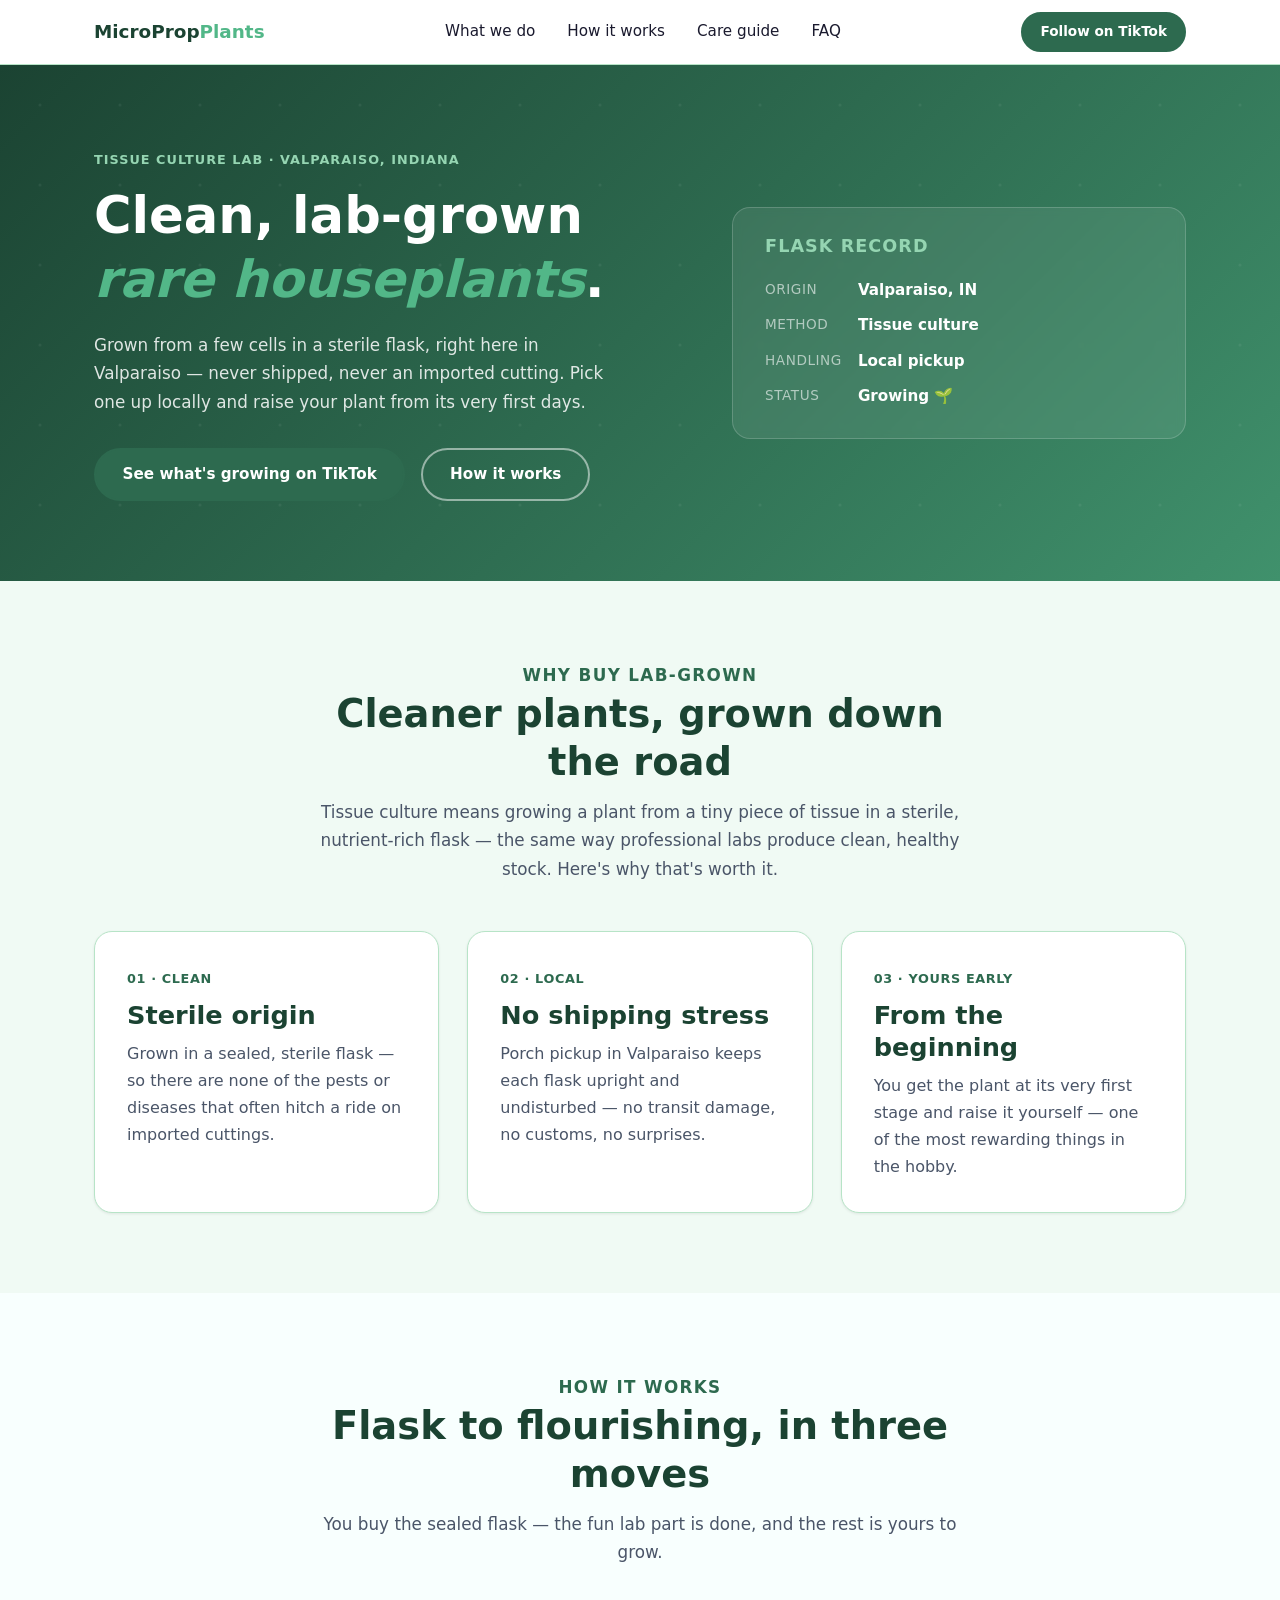
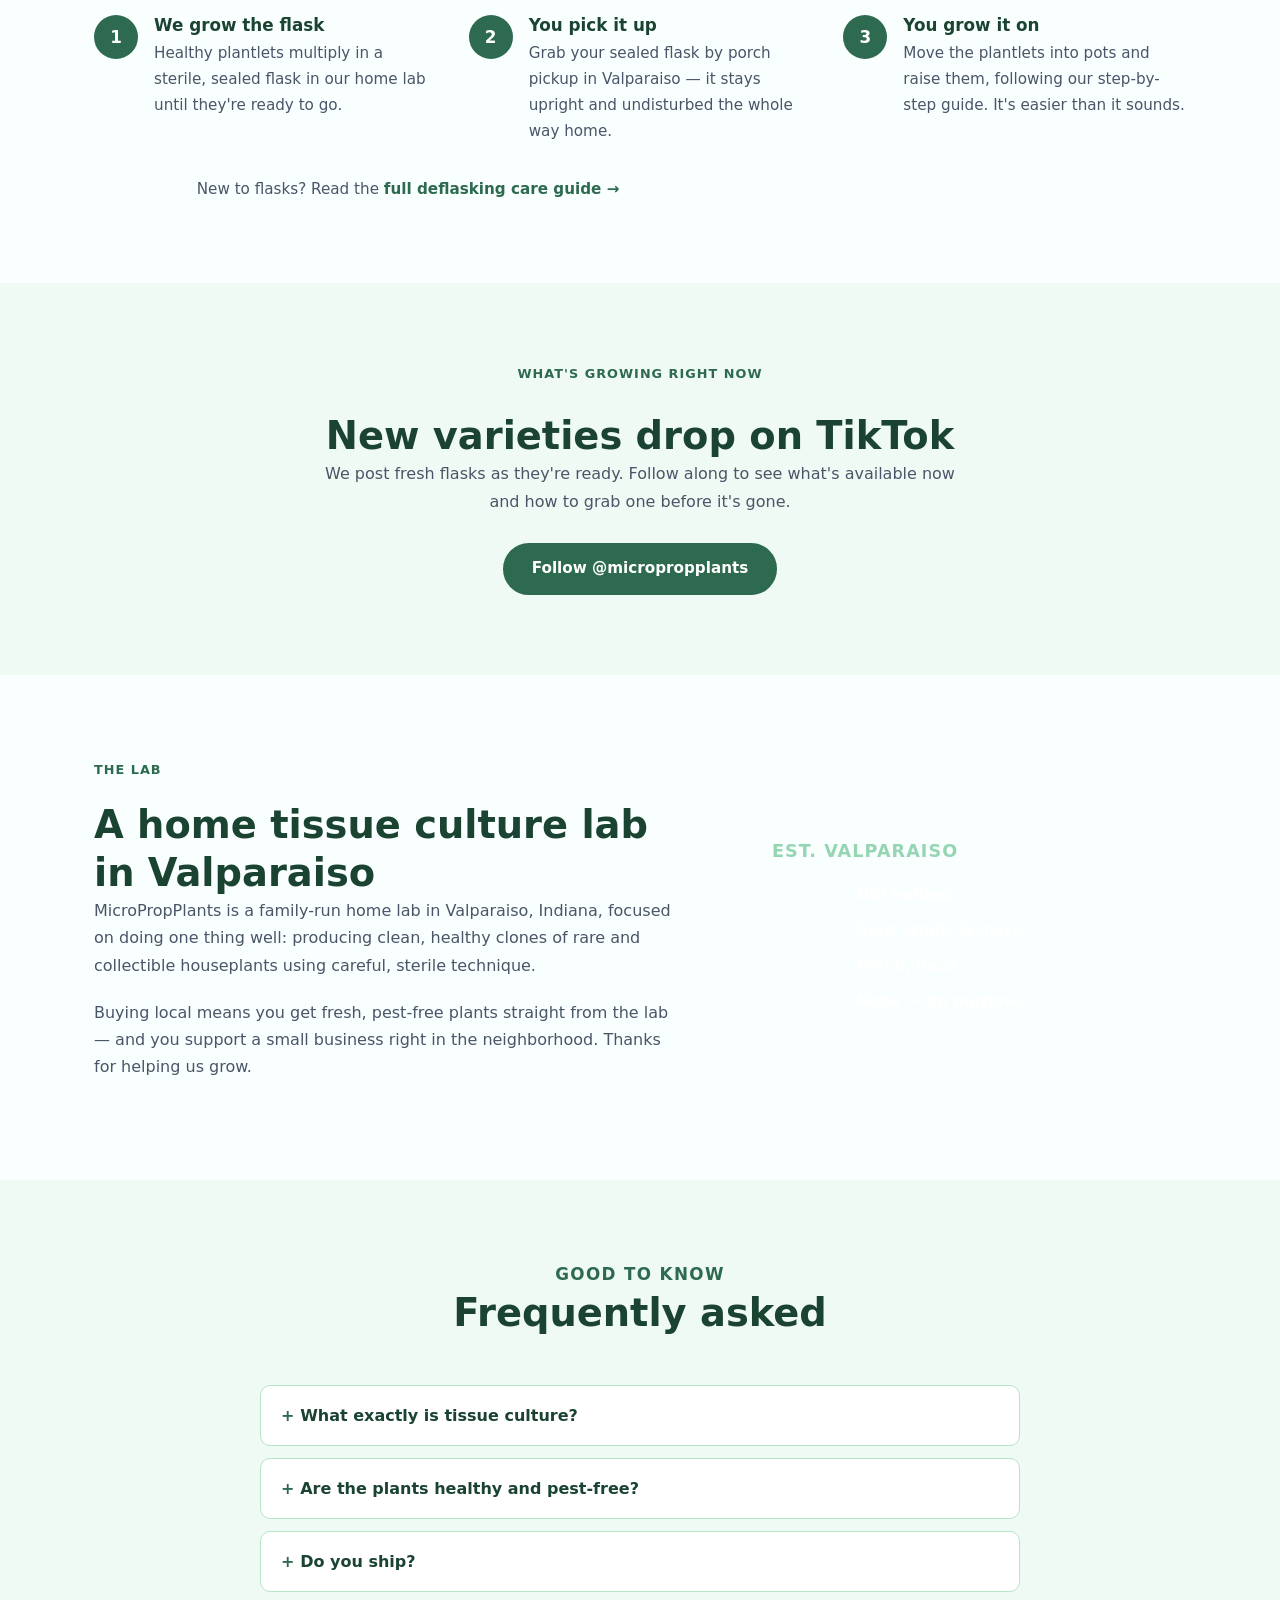
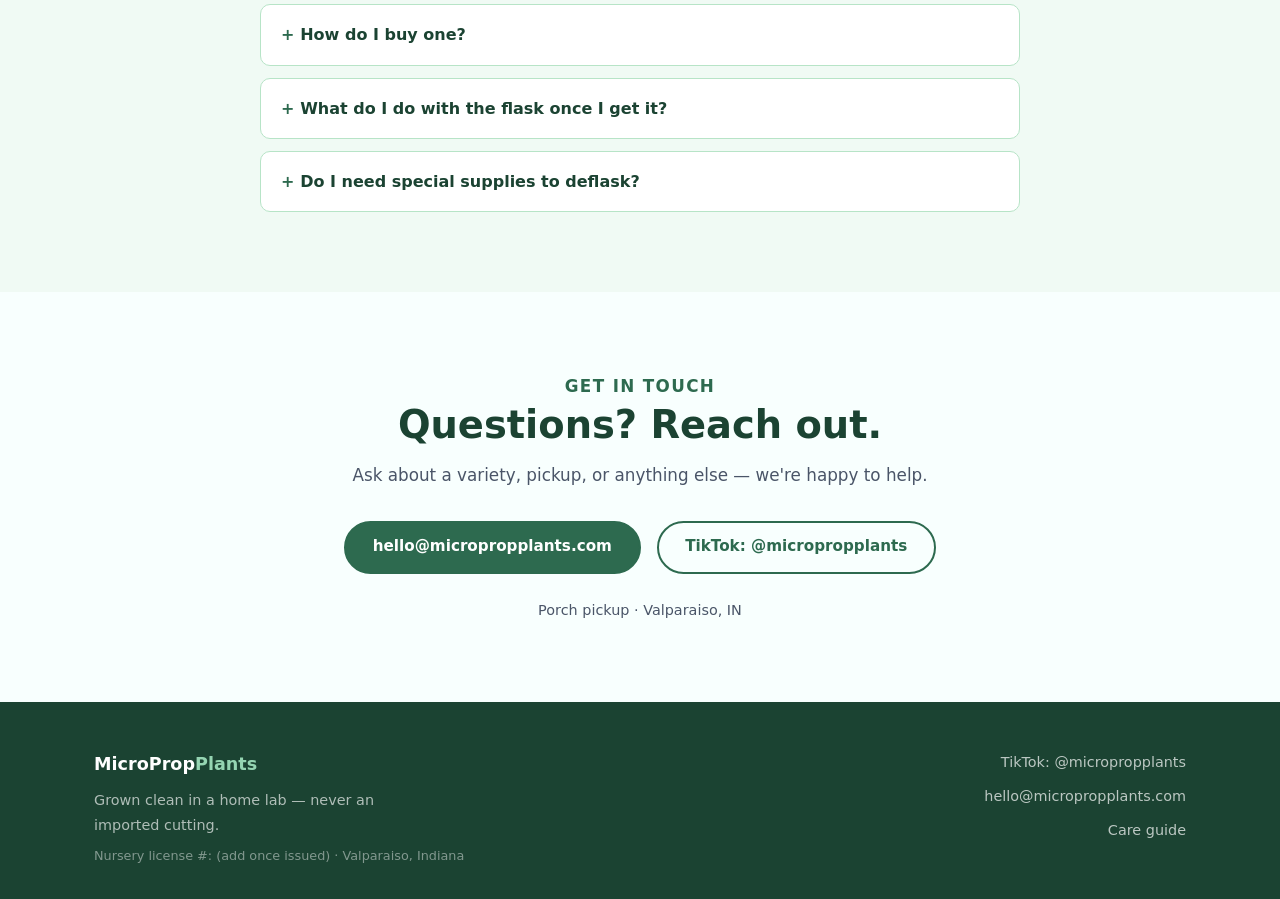
==== commit e804a780: "Update stylesheet link to use assets directory" ====
--- a/index.html
+++ b/index.html
@@ -16,7 +16,7 @@
 <meta property="og:image" content="https://micropropplants.com/assets/og-image.png">
 <meta name="twitter:card" content="summary_large_image">
 
-<link rel="stylesheet" href="styles.css" />
+<link rel="stylesheet" href="assets/styles.css" />
 </head>
 <body>
 
--- a/assets/styles.css
+++ b/assets/styles.css
@@ -0,0 +1,622 @@
+/* ============================================
+   MicroPropPlants.com - Main Stylesheet
+   ============================================ */
+
+/* --- Reset & Base --- */
+*, *::before, *::after {
+  box-sizing: border-box;
+  margin: 0;
+  padding: 0;
+}
+
+:root {
+  --color-primary: #2d6a4f;
+  --color-primary-dark: #1b4332;
+  --color-primary-light: #52b788;
+  --color-accent: #95d5b2;
+  --color-accent-light: #d8f3dc;
+  --color-text: #1a1a2e;
+  --color-text-light: #4a5568;
+  --color-white: #ffffff;
+  --color-bg: #f8fffe;
+  --color-bg-alt: #f0faf4;
+  --color-border: #b7e4c7;
+  --font-sans: 'Segoe UI', system-ui, -apple-system, sans-serif;
+  --font-serif: Georgia, 'Times New Roman', serif;
+  --shadow-sm: 0 1px 3px rgba(0, 0, 0, 0.08);
+  --shadow-md: 0 4px 16px rgba(0, 0, 0, 0.10);
+  --shadow-lg: 0 8px 32px rgba(0, 0, 0, 0.13);
+  --radius: 10px;
+  --radius-lg: 18px;
+  --transition: 0.25s ease;
+}
+
+html {
+  scroll-behavior: smooth;
+}
+
+body {
+  font-family: var(--font-sans);
+  background: var(--color-bg);
+  color: var(--color-text);
+  line-height: 1.7;
+  font-size: 16px;
+}
+
+img {
+  max-width: 100%;
+  height: auto;
+  display: block;
+}
+
+a {
+  color: var(--color-primary);
+  text-decoration: none;
+  transition: color var(--transition);
+}
+
+a:hover {
+  color: var(--color-primary-light);
+}
+
+ul {
+  list-style: none;
+}
+
+/* --- Typography --- */
+h1, h2, h3, h4 {
+  line-height: 1.25;
+  font-weight: 700;
+  color: var(--color-primary-dark);
+}
+
+h1 { font-size: clamp(2rem, 5vw, 3.2rem); }
+h2 { font-size: clamp(1.6rem, 4vw, 2.4rem); }
+h3 { font-size: clamp(1.2rem, 2.5vw, 1.6rem); }
+h4 { font-size: 1.1rem; }
+
+p {
+  color: var(--color-text-light);
+  max-width: 65ch;
+}
+
+em {
+  font-style: italic;
+  color: var(--color-primary-light);
+}
+
+/* --- Layout Utilities --- */
+.wrap {
+  max-width: 1140px;
+  margin: 0 auto;
+  padding: 0 1.5rem;
+}
+
+.section-alt {
+  background: var(--color-bg-alt);
+  padding: 5rem 0;
+}
+
+section:not(.hero):not(.section-alt) {
+  padding: 5rem 0;
+}
+
+.section-head {
+  text-align: center;
+  max-width: 640px;
+  margin: 0 auto 3rem;
+}
+
+.section-head h2 {
+  margin-bottom: 0.75rem;
+}
+
+.section-head p {
+  margin: 0 auto;
+  font-size: 1.05rem;
+}
+
+.eyebrow {
+  display: inline-block;
+  color: var(--color-primary);
+  font-size: 0.8rem;
+  font-weight: 700;
+  letter-spacing: 0.08em;
+  text-transform: uppercase;
+  margin-bottom: 0.75rem;
+  max-width: none;
+}
+
+/* --- Buttons --- */
+.btn {
+  display: inline-flex;
+  align-items: center;
+  gap: 0.4em;
+  padding: 0.75em 1.75em;
+  border-radius: 100px;
+  font-weight: 600;
+  font-size: 0.95rem;
+  cursor: pointer;
+  border: 2px solid var(--color-primary);
+  background: var(--color-primary);
+  color: var(--color-white);
+  transition: background var(--transition), color var(--transition), box-shadow var(--transition), border-color var(--transition), transform var(--transition);
+  text-decoration: none;
+}
+
+.btn:hover {
+  background: var(--color-primary-dark);
+  border-color: var(--color-primary-dark);
+  color: var(--color-white);
+  box-shadow: var(--shadow-md);
+  transform: translateY(-1px);
+}
+
+.btn-sm {
+  padding: 0.5em 1.25em;
+  font-size: 0.85rem;
+}
+
+.btn-ghost {
+  background: transparent;
+  color: var(--color-white);
+  border-color: rgba(255, 255, 255, 0.5);
+}
+
+.btn-ghost:hover {
+  background: rgba(255, 255, 255, 0.15);
+  color: var(--color-white);
+  border-color: rgba(255, 255, 255, 0.8);
+}
+
+/* Ghost button used outside the hero (e.g. contact section) needs dark-friendly default */
+.contact .btn-ghost {
+  background: transparent;
+  color: var(--color-primary);
+  border-color: var(--color-primary);
+}
+
+.contact .btn-ghost:hover {
+  background: var(--color-primary);
+  color: var(--color-white);
+}
+
+/* ============================================
+   NAV
+   ============================================ */
+.nav {
+  position: sticky;
+  top: 0;
+  z-index: 100;
+  background: rgba(255, 255, 255, 0.97);
+  border-bottom: 1px solid var(--color-border);
+  backdrop-filter: blur(8px);
+  -webkit-backdrop-filter: blur(8px);
+}
+
+.nav-inner {
+  display: flex;
+  align-items: center;
+  justify-content: space-between;
+  height: 64px;
+  gap: 1.5rem;
+}
+
+.nav-brand {
+  font-weight: 700;
+  font-size: 1.15rem;
+  color: var(--color-primary-dark);
+  white-space: nowrap;
+}
+
+.nav-brand span {
+  color: var(--color-primary-light);
+}
+
+.nav-links {
+  display: flex;
+  align-items: center;
+  gap: 2rem;
+  flex: 1;
+  justify-content: center;
+}
+
+.nav-links a {
+  font-weight: 500;
+  color: var(--color-text);
+  font-size: 0.95rem;
+  white-space: nowrap;
+}
+
+.nav-links a:hover {
+  color: var(--color-primary);
+}
+
+/* ============================================
+   HERO
+   ============================================ */
+.hero {
+  background: linear-gradient(135deg, #1b4332 0%, #2d6a4f 50%, #40916c 100%);
+  color: var(--color-white);
+  padding: 5rem 0;
+  position: relative;
+  overflow: hidden;
+}
+
+.hero::before {
+  content: '';
+  position: absolute;
+  inset: 0;
+  background: url("data:image/svg+xml,%3Csvg xmlns='http://www.w3.org/2000/svg' width='80' height='80' viewBox='0 0 80 80'%3E%3Ccircle cx='40' cy='40' r='1.5' fill='rgba(255,255,255,0.06)'/%3E%3C/svg%3E") repeat;
+  pointer-events: none;
+}
+
+.hero-inner {
+  position: relative;
+  display: grid;
+  grid-template-columns: 1.3fr 1fr;
+  gap: 3rem;
+  align-items: center;
+}
+
+.hero-copy .eyebrow {
+  color: var(--color-accent);
+}
+
+.hero-copy h1 {
+  color: var(--color-white);
+  margin-bottom: 1.25rem;
+}
+
+.hero-copy .lede {
+  color: rgba(255, 255, 255, 0.85);
+  max-width: 50ch;
+  font-size: 1.05rem;
+  margin-bottom: 2rem;
+}
+
+.hero-btns {
+  display: flex;
+  flex-wrap: wrap;
+  gap: 1rem;
+}
+
+/* "Flask Record" specimen tag card, used in hero and about section */
+.tag {
+  position: relative;
+  background: rgba(255, 255, 255, 0.08);
+  border: 1px solid rgba(255, 255, 255, 0.18);
+  border-radius: var(--radius-lg);
+  padding: 1.75rem 2rem;
+  backdrop-filter: blur(4px);
+}
+
+.tag h2 {
+  color: var(--color-accent);
+  font-size: 1.1rem;
+  text-transform: uppercase;
+  letter-spacing: 0.06em;
+  margin-bottom: 1.25rem;
+}
+
+.tag dl {
+  display: grid;
+  grid-template-columns: auto 1fr;
+  gap: 0.6rem 1rem;
+}
+
+.tag dt {
+  color: rgba(255, 255, 255, 0.6);
+  font-size: 0.85rem;
+  text-transform: uppercase;
+  letter-spacing: 0.04em;
+}
+
+.tag dd {
+  color: var(--color-white);
+  font-weight: 600;
+  font-size: 0.95rem;
+}
+
+/* ============================================
+   CARDS (What We Do)
+   ============================================ */
+.cards {
+  display: grid;
+  grid-template-columns: repeat(3, 1fr);
+  gap: 1.75rem;
+}
+
+.card {
+  background: var(--color-white);
+  border: 1px solid var(--color-border);
+  border-radius: var(--radius-lg);
+  padding: 2rem;
+  box-shadow: var(--shadow-sm);
+  transition: box-shadow var(--transition), transform var(--transition);
+}
+
+.card:hover {
+  box-shadow: var(--shadow-md);
+  transform: translateY(-3px);
+}
+
+.card .k {
+  display: inline-block;
+  font-size: 0.8rem;
+  font-weight: 700;
+  letter-spacing: 0.05em;
+  text-transform: uppercase;
+  color: var(--color-primary);
+  margin-bottom: 0.6rem;
+}
+
+.card h3 {
+  margin-bottom: 0.5rem;
+}
+
+/* ============================================
+   STEPS (How It Works)
+   ============================================ */
+.steps {
+  display: grid;
+  grid-template-columns: repeat(3, 1fr);
+  gap: 2rem;
+  margin-bottom: 2rem;
+}
+
+.step {
+  display: flex;
+  gap: 1rem;
+  align-items: flex-start;
+}
+
+.step .n {
+  flex-shrink: 0;
+  width: 44px;
+  height: 44px;
+  background: var(--color-primary);
+  color: var(--color-white);
+  border-radius: 50%;
+  display: flex;
+  align-items: center;
+  justify-content: center;
+  font-weight: 700;
+  font-size: 1.05rem;
+}
+
+.step h3 {
+  font-size: 1.05rem;
+  margin-bottom: 0.35rem;
+}
+
+.step p {
+  font-size: 0.95rem;
+}
+
+.note {
+  text-align: center;
+  font-size: 0.95rem;
+  color: var(--color-text-light);
+}
+
+/* ============================================
+   SPOTLIGHT (What's Growing / TikTok)
+   ============================================ */
+.spotlight {
+  text-align: center;
+  max-width: 640px;
+  margin: 0 auto;
+}
+
+.spotlight .eyebrow {
+  display: block;
+}
+
+.spotlight p {
+  margin: 0 auto 1.75rem;
+}
+
+/* ============================================
+   ABOUT
+   ============================================ */
+.about-grid {
+  display: grid;
+  grid-template-columns: 1.3fr 1fr;
+  gap: 4rem;
+  align-items: center;
+}
+
+.about p {
+  margin-bottom: 1.25rem;
+}
+
+/* ============================================
+   FAQ
+   ============================================ */
+.faq {
+  max-width: 760px;
+  margin: 0 auto;
+  display: flex;
+  flex-direction: column;
+  gap: 0.75rem;
+}
+
+.faq details {
+  background: var(--color-white);
+  border: 1px solid var(--color-border);
+  border-radius: var(--radius);
+  padding: 1rem 1.25rem;
+}
+
+.faq summary {
+  cursor: pointer;
+  font-weight: 600;
+  color: var(--color-primary-dark);
+  list-style: none;
+}
+
+.faq summary::-webkit-details-marker {
+  display: none;
+}
+
+.faq summary::before {
+  content: '+';
+  display: inline-block;
+  width: 1.2em;
+  color: var(--color-primary);
+  font-weight: 700;
+}
+
+.faq details[open] summary::before {
+  content: '−';
+}
+
+.faq details p {
+  margin-top: 0.75rem;
+  max-width: none;
+}
+
+/* ============================================
+   CONTACT
+   ============================================ */
+.contact {
+  text-align: center;
+}
+
+.contact .section-head {
+  margin-bottom: 2rem;
+}
+
+.contact-actions {
+  display: flex;
+  flex-wrap: wrap;
+  justify-content: center;
+  gap: 1rem;
+  margin-bottom: 1.5rem;
+}
+
+.meta {
+  font-size: 0.9rem;
+  color: var(--color-text-light);
+  margin: 0 auto;
+}
+
+/* ============================================
+   FOOTER
+   ============================================ */
+.foot {
+  background: var(--color-primary-dark);
+  color: rgba(255, 255, 255, 0.75);
+  padding: 3rem 0 2rem;
+}
+
+.foot-inner {
+  display: flex;
+  justify-content: space-between;
+  align-items: flex-start;
+  gap: 2rem;
+  flex-wrap: wrap;
+}
+
+.foot-brand {
+  font-weight: 700;
+  font-size: 1.1rem;
+  color: var(--color-white);
+  margin-bottom: 0.5rem;
+}
+
+.foot-brand span {
+  color: var(--color-accent);
+}
+
+.tagline {
+  font-size: 0.9rem;
+  color: rgba(255, 255, 255, 0.65);
+  max-width: 32ch;
+  margin-bottom: 0.5rem;
+}
+
+.legal {
+  font-size: 0.8rem;
+  color: rgba(255, 255, 255, 0.45);
+}
+
+.cols {
+  display: flex;
+  flex-direction: column;
+  gap: 0.6rem;
+  align-items: flex-end;
+}
+
+.cols a {
+  font-size: 0.9rem;
+  color: rgba(255, 255, 255, 0.7);
+}
+
+.cols a:hover {
+  color: var(--color-white);
+}
+
+/* Fade-in animation (applied by IntersectionObserver in script.js) */
+.fade-in {
+  opacity: 0;
+  transform: translateY(20px);
+  transition: opacity 0.5s ease, transform 0.5s ease;
+}
+
+.fade-in.visible {
+  opacity: 1;
+  transform: translateY(0);
+}
+
+/* ============================================
+   RESPONSIVE
+   ============================================ */
+@media (max-width: 900px) {
+  .hero-inner {
+    grid-template-columns: 1fr;
+  }
+
+  .hero-copy .lede {
+    max-width: none;
+  }
+
+  .about-grid {
+    grid-template-columns: 1fr;
+  }
+
+  .cards {
+    grid-template-columns: 1fr;
+  }
+
+  .steps {
+    grid-template-columns: 1fr;
+  }
+
+  .foot-inner {
+    flex-direction: column;
+  }
+
+  .cols {
+    align-items: flex-start;
+  }
+}
+
+@media (max-width: 600px) {
+  section:not(.hero):not(.section-alt) {
+    padding: 3.5rem 0;
+  }
+
+  .section-alt {
+    padding: 3.5rem 0;
+  }
+
+  .nav-links {
+    gap: 1rem;
+  }
+
+  .nav-links a {
+    font-size: 0.85rem;
+  }
+}
